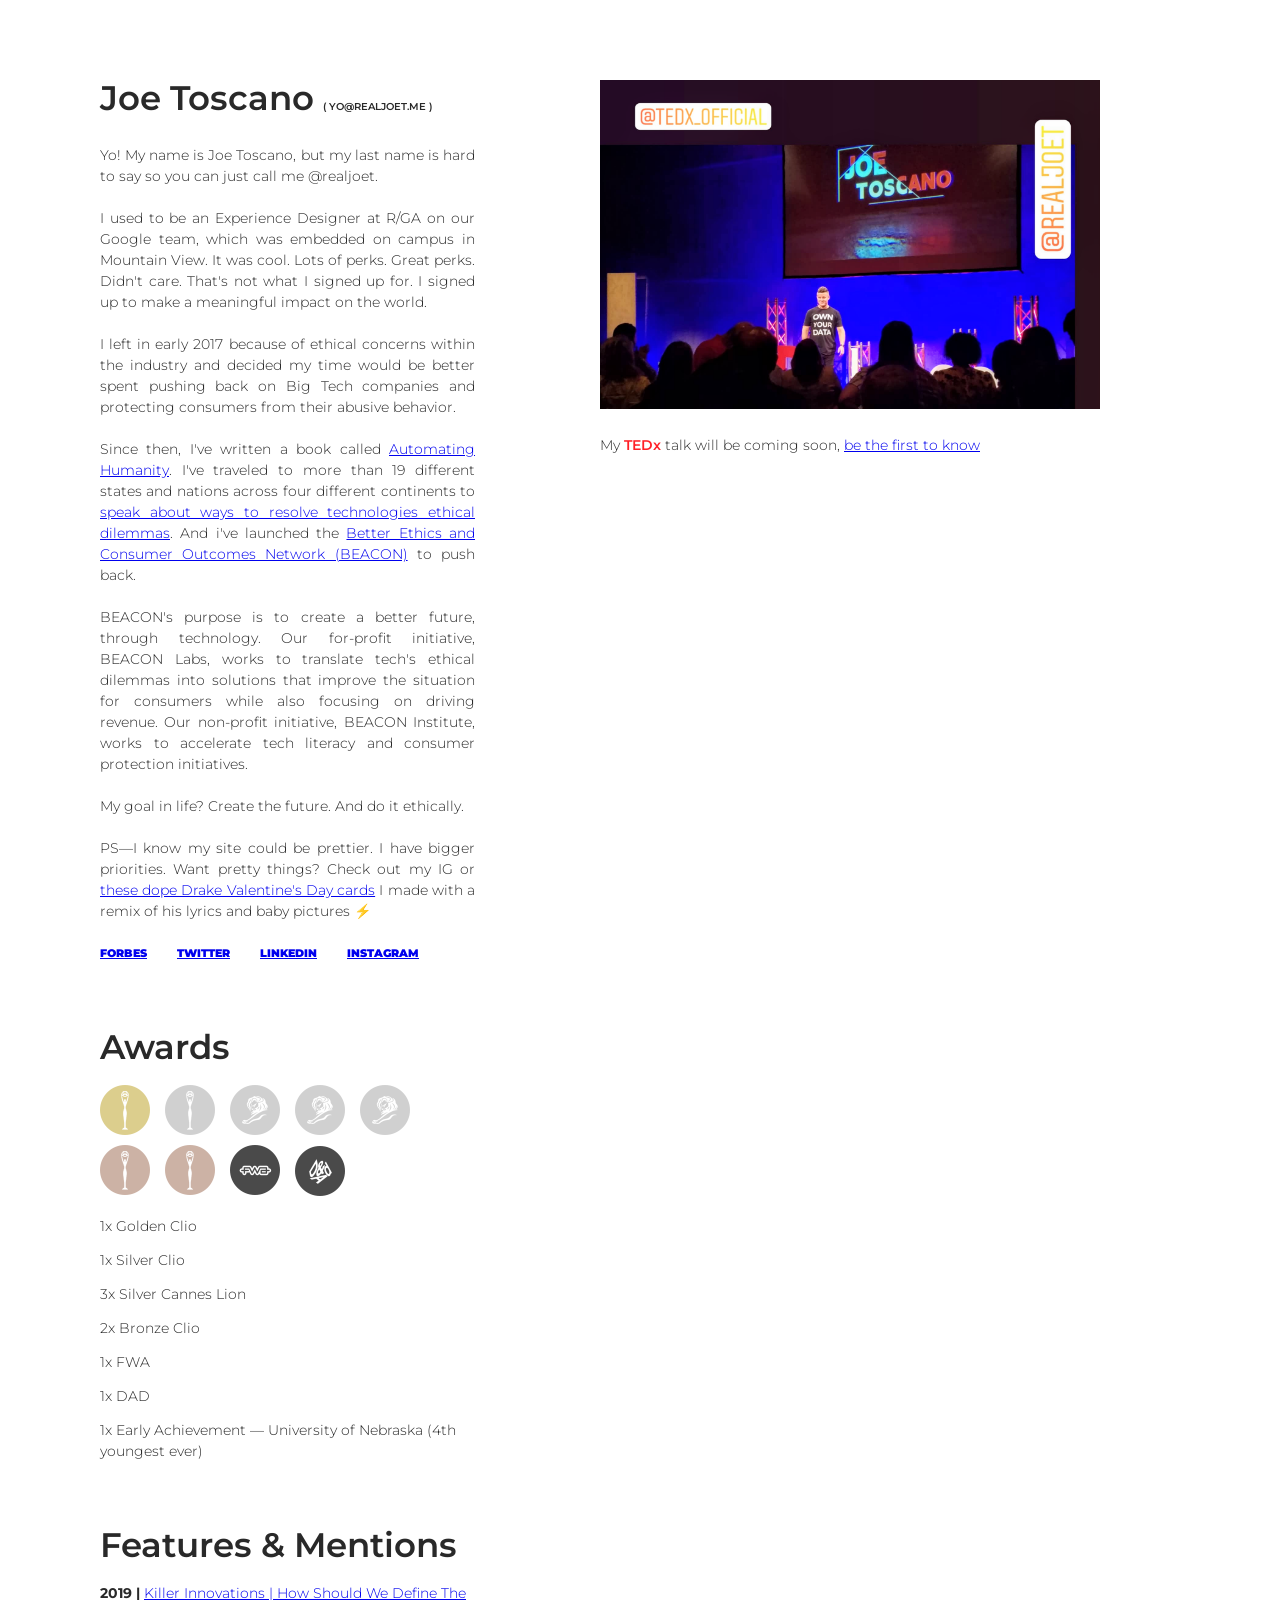
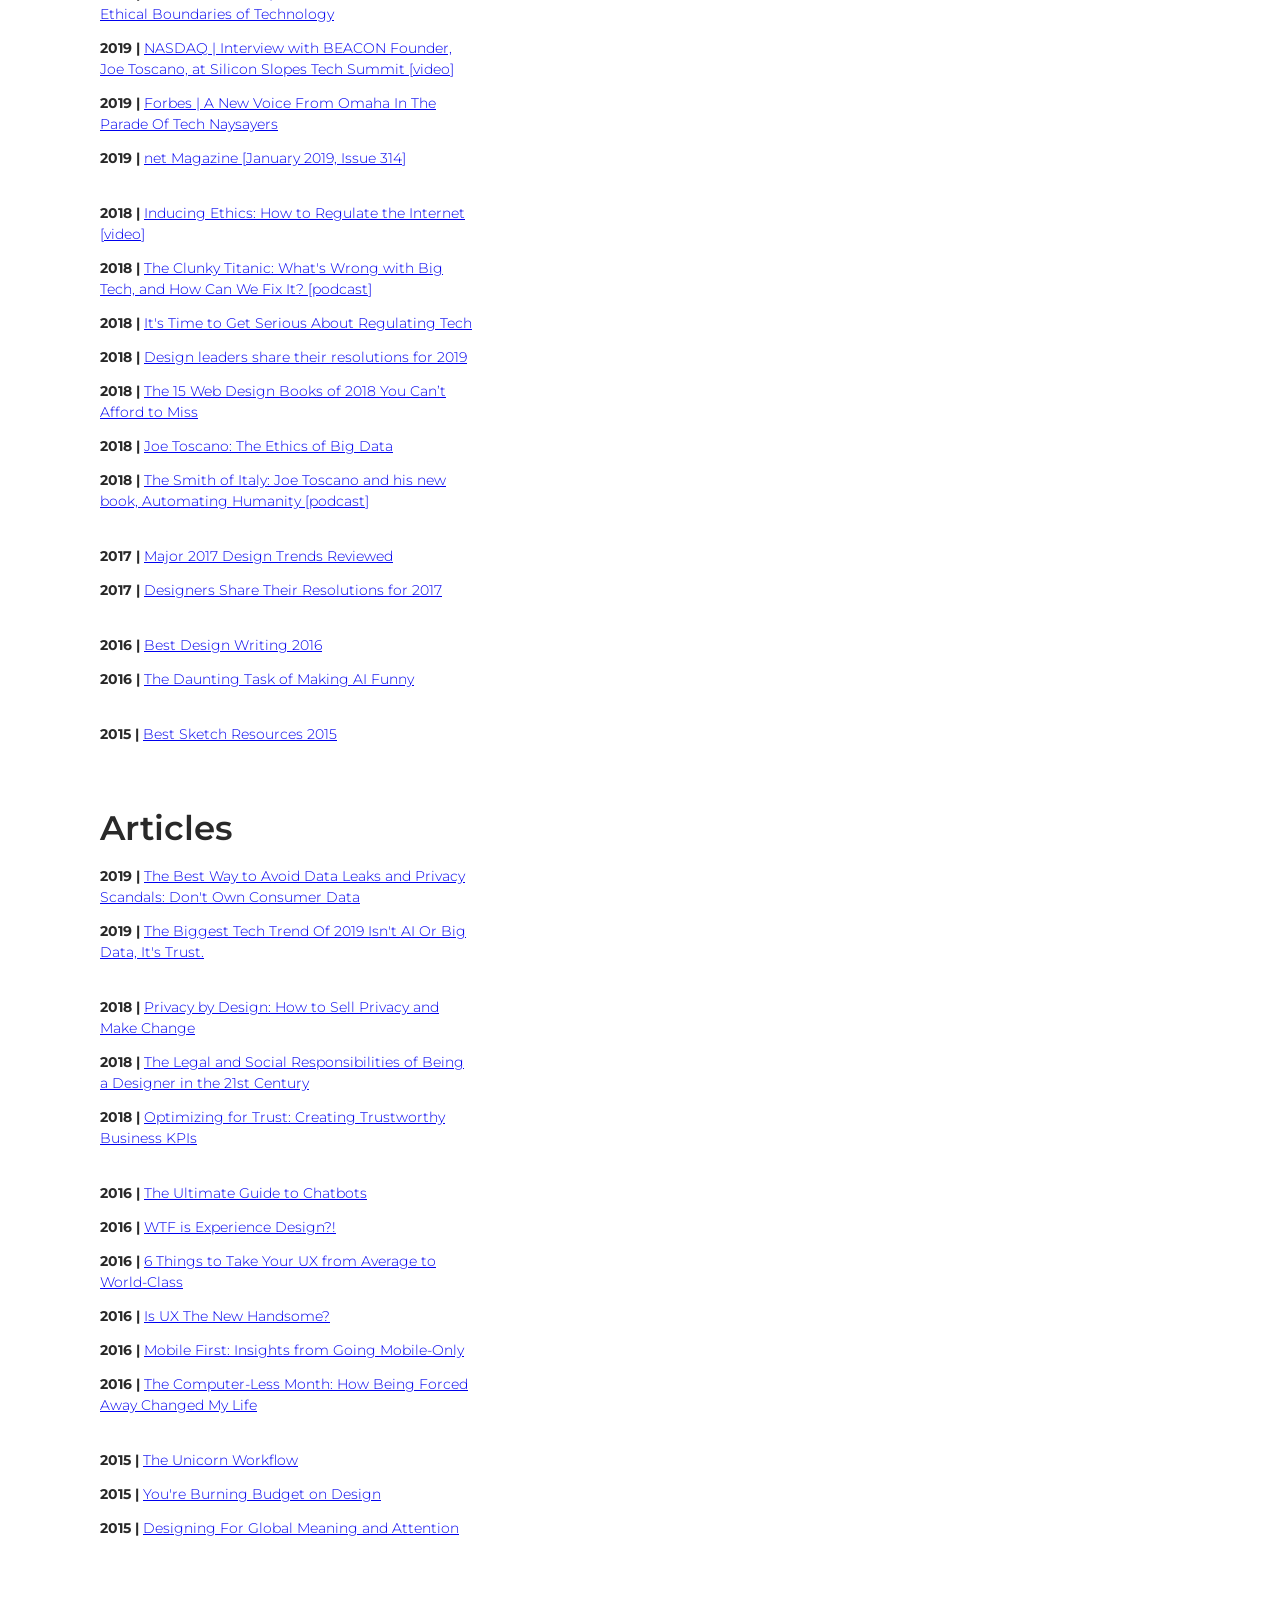
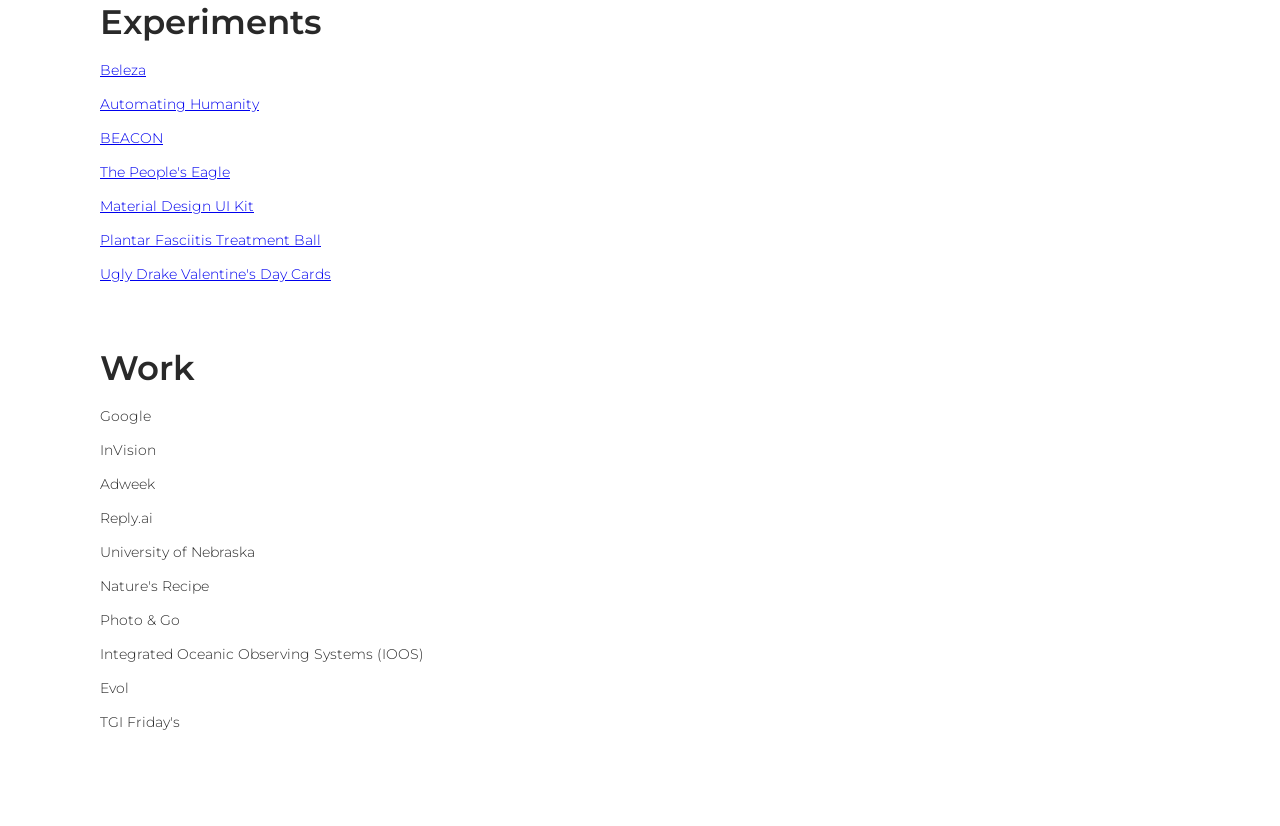
==== index.html @ fb7b4f49 "updated with photo, needs to go mobile" ====
<!doctype html>
<!--[if lt IE 7]>      <html class="no-js lt-ie9 lt-ie8 lt-ie7" lang=""> <![endif]-->
<!--[if IE 7]>         <html class="no-js lt-ie9 lt-ie8" lang=""> <![endif]-->
<!--[if IE 8]>         <html class="no-js lt-ie9" lang=""> <![endif]-->
<!--[if gt IE 8]><!-->
<html class="no-js" lang="">
<!--<![endif]-->
    <head>
        <meta charset="utf-8">
        <meta http-equiv="X-UA-Compatible" content="IE=edge,chrome=1">
        <title>⚡ Joe Toscano | Ethics. Design. Sustainable Innovation.</title>
        <meta name="description" content="Using my position in life to represent and protect the rights of the people who use the products I create.">
        <meta name="viewport" content="width=device-width, initial-scale=1">
        <!-- ADD META IMAGE AT LEAST 600x315 AND FAVICON -->
        <meta property="og:image" content="styles/assets/brain-favicon.png" />
        <!-- Place favicon.ico in the root directory -->
        <link rel="shortcut icon" type="image/png" href="styles/assets/brain-favicon.png"/>

        <!-- <meta property="og:url" content="http://www.designingintelligence.com" /> -->

        <!-- Facebook Share meta tags -->
        <meta property="fb:app_id" content="TODO" />
        <meta property="og:type" content="website" />
        <meta property="og:title" content="Joe Toscano | Ethics. Design. Sustainable Innovation." />
        <meta property="og:description" content="Using my position in life to represent and protect the rights of the people who use the products I create." />
        <!-- Fix og:image content tag :: Image doesn't fit FB share pic size 469px by 276px -->
        <!-- <meta property="og:image" content="http://http://www.designingintelligence.com/styles/assets/the-face--favicon.jpg" /> -->
        <!-- Test Facebook Share results here https://developers.facebook.com/tools/debug/og/object/ -->

        <!-- Twitter meta tags -->
        <meta name="twitter:card" content="summary_large_image">
        <meta name="twitter:site" content="@realjoet">
        <meta name="twitter:creator" content="@realjoet">
        <meta name="twitter:title" content="Joe Toscano | Ethics. Design. Sustainable Innovation.">
        <meta name="twitter:description" content="Using my position in life to represent and protect the rights of the people who use the products I create.">
        <!-- <meta name="twitter:image" content="http://http://www.designingintelligence.com/styles/assets/the-face--favicon.jpg"> -->
        <!-- Test Twitter Card results: https://cards-dev.twitter.com/validator -->


        <link rel="stylesheet" href="styles/normalize.min.css">
        <link rel="stylesheet" href="styles/styles.css">
        <link href="https://fonts.googleapis.com/css?family=Montserrat:300,400,600" rel="stylesheet">


        <script src="js/vendor/modernizr-2.8.3-respond-1.4.2.min.js"></script>
    </head>
    <body>
        <!--[if lt IE 8]>
            <p class="browserupgrade">You are using an <strong>outdated</strong> browser. Please <a href="http://browsehappy.com/">upgrade your browser</a> to improve your experience.</p>
        <![endif]-->

        <!-- Add your site or application content here -->
        <div class="container">
            <div class="hero-image--container">
                <img class="hero-image" src="styles/assets/tedxlnk.png" alt="A picture of Joe when he was cute.">
                <p class="hero-image--description">My <span style="color: #ff2027; font-weight: 600;">TEDx</span> talk will be coming soon, <a href="https://realjoet.us12.list-manage.com/subscribe?u=c97cc3bd0015d447d4d930f4c&id=46cd29d012" target="blank">be the first to know</a></p>
            </div>
            <section class="personal-info row">
                <h2 class="section-title">Joe Toscano <span class="social-link" id="email">( yo@realjoet.me )</span></h2>
                <div class="row">
                    <p class="section-description">
                        Yo! My name is Joe Toscano, but my last name is hard to say so you can just call me @realjoet.
                        <br />
                        <br />
                        I used to be an Experience Designer at R/GA on our Google team, which was embedded on campus in Mountain View. It was cool. Lots of perks. Great perks. Didn't care. That's not what I signed up for. I signed up to make a meaningful impact on the world.
                        <br />
                        <br />
                        I left in early 2017 because of ethical concerns within the industry and decided my time would be better spent pushing back on Big Tech companies and protecting consumers from their abusive behavior.
                        <br />
                        <br />
                        Since then, I've written a book called <a href="http://bit.ly/automatingHumanity" target="blank">Automating Humanity</a>. I've traveled to more than 19 different states and nations across four different continents to <a href="https://vimeo.com/295413413?ref=em-share" target="blank">speak about ways to resolve technologies ethical dilemmas</a>. And i've launched the <a href="https://www.beacontrustnetwork.com" target="blank">Better Ethics and Consumer Outcomes Network (BEACON)</a> to push back.
                        <br>
                        <br>
                        BEACON's purpose is to create a better future, through technology. Our for-profit initiative, BEACON Labs, works to translate tech's ethical dilemmas into solutions that improve the situation for consumers while also focusing on driving revenue. Our non-profit initiative, BEACON Institute, works to accelerate tech literacy and consumer protection initiatives.
                        <br />
                        <br />
                        My goal in life? Create the future. And do it ethically.
                        <br />
                        <br />
                        PS—I know my site could be prettier. I have bigger priorities. Want pretty things? Check out my IG or <a href="https://drake-loves-us.herokuapp.com/" target="blank">these dope Drake Valentine's Day cards</a> I made with a remix of his lyrics and baby pictures ⚡️
                    </p>
                </div>
                <ul class="row section-list" id="social-links">
                    <li class="list-item-name"><a class="social-link" href="https://www.forbes.com/sites/joetoscano/#55efc517610f" target="blank">Forbes</a></li>
                    <li class="list-item-name"><a class="social-link" href="https://twitter.com/realjoet" target="blank">Twitter</a></li>
                    <li class="list-item-name"><a class="social-link" href="https://www.linkedin.com/in/joe-toscano-30688b61/" target="blank">LinkedIn</a></li>
                    <li class="list-item-name"><a class="social-link" href="https://www.instagram.com/realjoet/" target="blank">Instagram</a></li>
                </ul>
            </section>
            <section class="awards row">
                <h2 class="section-title">Awards</h2>
                <div class="row awards-image">
                    <img src="styles/assets/awards.png" alt="Image of Joe's Awards">
                </div>
                <ul class="section-list" id="social-links">
                    <li class="list-item-name">1x Golden Clio</li>
                    <li class="list-item-name">1x Silver Clio</li>
                    <li class="list-item-name">3x Silver Cannes Lion</li>
                    <li class="list-item-name">2x Bronze Clio</li>
                    <li class="list-item-name">1x FWA</li>
                    <li class="list-item-name">1x DAD</li>
                    <li class="list-item-name">1x Early Achievement — University of Nebraska (4th youngest ever)</li>
                </ul>
            </section>
            <section class="mentions row">
                <h2 class="section-title">Features & Mentions</h2>
                <ul class="section-list" id="social-links">
                    <li class="list-item-name"><strong>2019 | </strong><a href="https://killerinnovations.com/the-ethical-boundaries-of-technology/" target="blank">Killer Innovations | How Should We Define The Ethical Boundaries of Technology</a></li>
                    <li class="list-item-name"><strong>2019 | </strong><a href="https://www.nasdaq.com/article/silicon-slopes-joe-toscano-founder-of-design-good-cm1091318" target="blank">NASDAQ | Interview with BEACON Founder, Joe Toscano, at Silicon Slopes Tech Summit [video]</a></li>
                    <li class="list-item-name"><strong>2019 | </strong><a href="https://www.forbes.com/sites/berlinschoolofcreativeleadership/2019/01/30/a-new-voice-from-omaha-in-the-parade-of-tech-naysayers/#5a36771f3515" target="blank">Forbes | A New Voice From Omaha In The Parade Of Tech Naysayers</a></li>
                    <li class="list-item-name"><strong>2019 | </strong><a href="https://www.myfavouritemagazines.co.uk/design/net-magazine-back-issues/net-january-2019-issue-314/" target="blank">net Magazine [January 2019, Issue 314]</a></li>
                    <br />
                    <li class="list-item-name"><strong>2018 | </strong><a href="https://vimeo.com/295413413" target="blank">Inducing Ethics: How to Regulate the Internet [video]</a></li>
                    <li class="list-item-name"><strong>2018 | </strong><a href="https://www.lastpodcastnetwork.com/blog/2018/11/15/episode-418-clunky-titanic?fbclid=IwAR34YLhrwQCSD-XX3JwirVRC3SDkgOQsx-YVHOvMpiZoc7zSB3UDdhUx_PQ" target="blank">The Clunky Titanic: What's Wrong with Big Tech, and How Can We Fix It? [podcast]</a></li>
                    <li class="list-item-name"><strong>2018 | </strong><a href="https://medium.com/s/story/its-time-to-get-serious-about-regulating-tech-37141a050192" target="blank">It's Time to Get Serious About Regulating Tech</a></li>
                    <li class="list-item-name"><strong>2018 | </strong><a href="https://www.invisionapp.com/inside-design/design-resolutions-2019/" target="blank">Design leaders share their resolutions for 2019</a></li>
                    <li class="list-item-name"><strong>2018 | </strong><a href="https://www.shopify.com/partners/blog/web-design-books-2018?fbclid=IwAR3td9Cv-SuhUryoJrPmik-qD6uexrurRTqENZ96zE2l9z-E50qpEmUk7Es" target="blank">The 15 Web Design Books of 2018 You Can’t Afford to Miss</a></li>
                    <li class="list-item-name"><strong>2018 | </strong><a href="https://www.designbetter.co/conversations/joe-toscano/" target="blank">Joe Toscano: The Ethics of Big Data</a></li>
                    <li class="list-item-name"><strong>2018 | </strong><a href="https://www.sprintuxpodcast.com/episodes2/2018/095-the-smith-of-italy" target="blank">The Smith of Italy: Joe Toscano and his new book, Automating Humanity [podcast]</a></li>
                    <br />
                    <li class="list-item-name"><strong>2017 | </strong><a href="https://www.shopify.com/partners/blog/2017-web-design-trends" target="blank">Major 2017 Design Trends Reviewed</a></li>
                    <li class="list-item-name"><strong>2017 | </strong><a href="https://www.invisionapp.com/blog/designers-new-year-resolutions/" target="blank">Designers Share Their Resolutions for 2017</a></li>
                    <br />
                    <li class="list-item-name"><strong>2016 | </strong><a href="https://medium.com/swlh/mediums-best-design-writing-of-2016-68de5ed2b7d9" target="blank">Best Design Writing 2016</a></li>
                    <li class="list-item-name"><strong>2016 | </strong><a href="https://www.fastcodesign.com/3065970/the-daunting-task-of-making-ai-funny" target="blank">The Daunting Task of Making AI Funny</a></li>
                    <br />
                    <li class="list-item-name"><strong>2015 | </strong><a href="https://medium.com/sketch-app-sources/sketch-design-tool-best-of-skechappsources-com-for-your-mobile-app-design-8444cfdfe7a3#.rtw1e4h69" target="blank">Best Sketch Resources 2015</a></li>
                </ul>
            </section>
            <section class="articles row">
                <h2 class="section-title">Articles</h2>
                <ul class="section-list" id="social-links">
                    <li class="list-item-name"><strong>2019 | </strong><a href="https://www.forbes.com/sites/joetoscano1/2019/04/24/the-best-way-to-avoid-data-leaks-and-privacy-scandals-dont-own-consumer-data/#c2efb5625643" target="blank">The Best Way to Avoid Data Leaks and Privacy Scandals: Don't Own Consumer Data</a></li>
                    <li class="list-item-name"><strong>2019 | </strong><a href="https://www.forbes.com/sites/joetoscano1/2019/02/27/optimizing-for-trust/#e9f7bbeb011d" target="blank">The Biggest Tech Trend Of 2019 Isn't AI Or Big Data, It's Trust.</a></li>
                    <br />
                    <li class="list-item-name"><strong>2018 | </strong><a href="https://www.smashingmagazine.com/2018/09/privacy-by-design/" target="blank">Privacy by Design: How to Sell Privacy and Make Change</a></li>
                    <li class="list-item-name"><strong>2018 | </strong><a href="https://www.invisionapp.com/blog/responsibilities-designer/" target="blank">The Legal and Social Responsibilities of Being a Designer in the 21st Century</a></li>
                    <li class="list-item-name"><strong>2018 | </strong><a href="https://www.adweek.com/agencies/working-fervently-toward-the-bottom-line-is-isolating-consumers-its-time-to-start-regaining-their-trust/" target="blank">Optimizing for Trust: Creating Trustworthy Business KPIs</a></li>
                    <br />
                    <li class="list-item-name"><strong>2016 | </strong><a href="https://medium.muz.li/the-ultimate-guide-to-chatbots-why-theyre-disrupting-ux-and-best-practices-for-building-345e2150b682" target="blank">The Ultimate Guide to Chatbots</a></li>
                    <li class="list-item-name"><strong>2016 | </strong><a href="https://uxdesign.cc/wtf-is-experience-design-7888d6edf44a" target="blank">WTF is Experience Design?!</a></li>
                    <li class="list-item-name"><strong>2016 | </strong><a href="https://medium.com/re-write/6-things-that-take-your-ux-from-above-average-to-world-class-a5b23c791b96" target="blank">6 Things to Take Your UX from Average to World-Class</a></li>
                    <li class="list-item-name"><strong>2016 | </strong><a href="https://uxdesign.cc/is-ux-the-new-handsome-a8258a37c471" target="blank">Is UX The New Handsome?</a></li>
                    <li class="list-item-name"><strong>2016 | </strong><a href="https://medium.com/the-mission/mobile-first-design-insights-from-a-month-without-a-computer-c18e7ada25d" target="blank">Mobile First: Insights from Going Mobile-Only</a></li>
                    <li class="list-item-name"><strong>2016 | </strong><a href="https://medium.com/the-mission/the-computer-less-month-how-being-forced-away-changed-my-design-b08852602acd" target="blank">The Computer-Less Month: How Being Forced Away Changed My Life</a></li>
                    <br />
                    <li class="list-item-name"><strong>2015 | </strong><a href="https://medium.com/re-write/the-unicorn-workflow-design-to-code-with-atomic-design-principles-and-sketch-8b0fe7d05a37" target="blank">The Unicorn Workflow</a></li>
                    <li class="list-item-name"><strong>2015 | </strong><a href="https://medium.com/re-write/you-re-burning-budget-on-design-an-argument-for-modular-design-7dd3f74b4c02" target="blank">You're Burning Budget on Design</a></li>
                    <li class="list-item-name"><strong>2015 | </strong><a href="https://medium.com/re-write/how-to-design-for-global-meaning-and-attention-92f157b9e766" target="blank">Designing For Global Meaning and Attention</a></li>
                </ul>
            </section>
            <section class="experiments row">
                <h2 class="section-title">Experiments</h2>
                <ul class="section-list" id="social-links">
                    <li class="list-item-name"><a href="https://www.instagram.com/p/BxWNfctJ5bf/" target="blank">Beleza</a></li>
                    <li class="list-item-name"><a href="http://bit.ly/automatingHumanity" target="blank">Automating Humanity</a></li>
                    <li class="list-item-name"><a href="http://www.designgood.tech/" target="blank">BEACON</a></li>
                    <li class="list-item-name"><a href="https://www.messenger.com/t/thepeopleseagle" target="blank">The People's Eagle</a></li>
                    <li class="list-item-name"><a href="https://www.sketchappsources.com/free-source/1661-material-design-ui-kit-boilerplate-sketch-freebie-resource.html" target="blank">Material Design UI Kit</a></li>
                    <li class="list-item-name"><a href="https://medium.com/re-write/3d-printing-will-cause-an-industrial-revolution-8494c571ba75" target="blank">Plantar Fasciitis Treatment Ball</a></li>
                    <li class="list-item-name"><a href="https://drake-loves-us.herokuapp.com/" target="blank">Ugly Drake Valentine's Day Cards</a></li>
                </ul>
            </section>
            <section class="work row">
                <h2 class="section-title">Work</h2>
                <ul class="section-list" id="social-links">
                    <li class="list-item-name">Google</li>
                    <li class="list-item-name">InVision</li>
                    <li class="list-item-name">Adweek</li>
                    <li class="list-item-name">Reply.ai</li>
                    <li class="list-item-name">University of Nebraska</li>
                    <li class="list-item-name">Nature's Recipe</li>
                    <li class="list-item-name">Photo & Go</li>
                    <li class="list-item-name">Integrated Oceanic Observing Systems (IOOS)</li>
                    <li class="list-item-name">Evol</li>
                    <li class="list-item-name">TGI Friday's</li>
                </ul>
            </section>
        </div>
    </body>
</html>
---- styles/styles.css ----
/*
Make sure you import files in order (from top to bottom), based on what other files will need.

For example, my variables file may need a font I imported, so typography is imported first...
My mixins file probably needs a variable and possibly a font I imported, so my variables and typography files are imported before my mixins file...
My globals file probably needs something from all three of the previously imported files, etc.
*/
/*!
 * Web Fonts from Fontspring.com
 *
 * All OpenType features and all extended glyphs have been removed.
 * Fully installable fonts can be purchased at http://www.fontspring.com
 *
 * The fonts included in this stylesheet are subject to the End User License you purchased
 * from Fontspring. The fonts are protected under domestic and international trademark and
 * copyright law. You are prohibited from modifying, reverse engineering, duplicating, or
 * distributing this font software.
 *
 * (c) 2010-2017 Fontspring
 *
 *
 *
 *
 * The fonts included are copyrighted by the vendor listed below.
 *
 * Vendor:      Paulo Goode
 * License URL: https://www.fontspring.com/licenses/paulogoode/webfont
 *
 *
 */
@font-face {
  font-family: 'noe-display';
  src: url("assets/noe-display-bold.eot") format("eot"), url("assets/noe-display-bold.woff") format("woff"), url("assets/noe-display-bold.otf") format("otf");
  font-weight: normal;
  font-style: normal; }
/* http://meyerweb.com/eric/tools/css/reset/
   v2.0 | 20110126
   License: none (public domain)
*/
html, body, div, span, applet, object, iframe,
h1, h2, h3, h4, h5, h6, p, blockquote, pre,
a, abbr, acronym, address, big, cite, code,
del, dfn, em, img, ins, kbd, q, s, samp,
small, strike, strong, sub, sup, tt, var,
b, u, i, center,
dl, dt, dd, ol, ul, li,
fieldset, form, label, legend,
table, caption, tbody, tfoot, thead, tr, th, td,
article, aside, canvas, details, embed,
figure, figcaption, footer, header, hgroup,
menu, nav, output, ruby, section, summary,
time, mark, audio, video {
  margin: 0;
  padding: 0;
  border: 0;
  vertical-align: baseline;
  /* Set to border-box to keep consistentcy across width/positioning adjustments */
  -webkit-box-sizing: border-box;
  -moz-box-sizing: border-box;
  -o-box-sizing: border-box;
  box-sizing: border-box; }

/* HTML5 display-role reset for older browsers */
article, aside, details, figcaption, figure,
footer, header, hgroup, menu, nav, section {
  display: flex;
  flex-flow: row wrap; }

body {
  /* Set to 62.5% so that 1rem = 10pt font */
  font-size: 14px;
  font-weight: 300;
  line-height: 21px;
  font: inherent; }

ol, ul {
  list-style: none; }

blockquote, q {
  quotes: none; }

blockquote:before, blockquote:after,
q:before, q:after {
  content: '';
  content: none; }

table {
  border-collapse: collapse;
  border-spacing: 0; }

a {
  position: relative; }

.clearfix:after {
  content: "";
  display: table;
  clear: both; }

.row {
  display: flex;
  flex-flow: row wrap;
  justify-content: flex-start;
  width: 100%; }

/* Use this to style your elements and build them in your elements.html file. When you're finished building and styling, you should be able to preview what they look and behave like, responsively. After that you can copy/paste the elements where you need them and all that needs to change is their positioning within the containing divs */
.section-title {
  font-weight: 600;
  font-size: 34px;
  line-height: 36px;
  padding: 0 0 20px;
  width: 100%; }

.section-description {
  padding: 0 0 20px;
  text-align: justify;
  width: 375px; }

.section-list {
  width: 375px; }
  .section-list li {
    padding: 0 0 13px; }
  .section-list .social-link {
    font-size: 11px;
    font-weight: 900;
    padding: 0 30px 0 0;
    text-transform: uppercase; }

.container {
  color: #292929;
  display: flex;
  flex-flow: row wrap;
  font-family: "Montserrat", sans-serif;
  padding: 54px 100px; }

section {
  padding: 26px 0;
  width: 100%; }

.hero-image--container {
  position: fixed;
  top: 80px;
  left: 600px; }

.hero-image {
  width: 500px; }

.hero-image--description {
  padding: 20px 0 0; }

.awards-image {
  padding: 0 0 20px; }
  .awards-image img {
    height: 111px;
    width: 310px; }

#email {
  font-family: "Montserrat", sans-serif;
  font-size: 10px;
  margin: 0;
  padding: 0;
  text-transform: uppercase; }

@media (max-width: 786px) {
  /* Use this to style your elements and build them in your elements.html file. When you're finished building and styling, you should be able to preview what they look and behave like, responsively. After that you can copy/paste the elements where you need them and all that needs to change is their positioning within the containing divs */
  .section-title {
    font-size: 21px; }

  .section-list {
    width: 375px; }
    .section-list .social-link {
      padding: 0 15px 0 0; }

  .container {
    padding: 54px 30px; }

  .awards-image img {
    height: 89px;
    width: 248px; } }

/*# sourceMappingURL=styles.css.map */
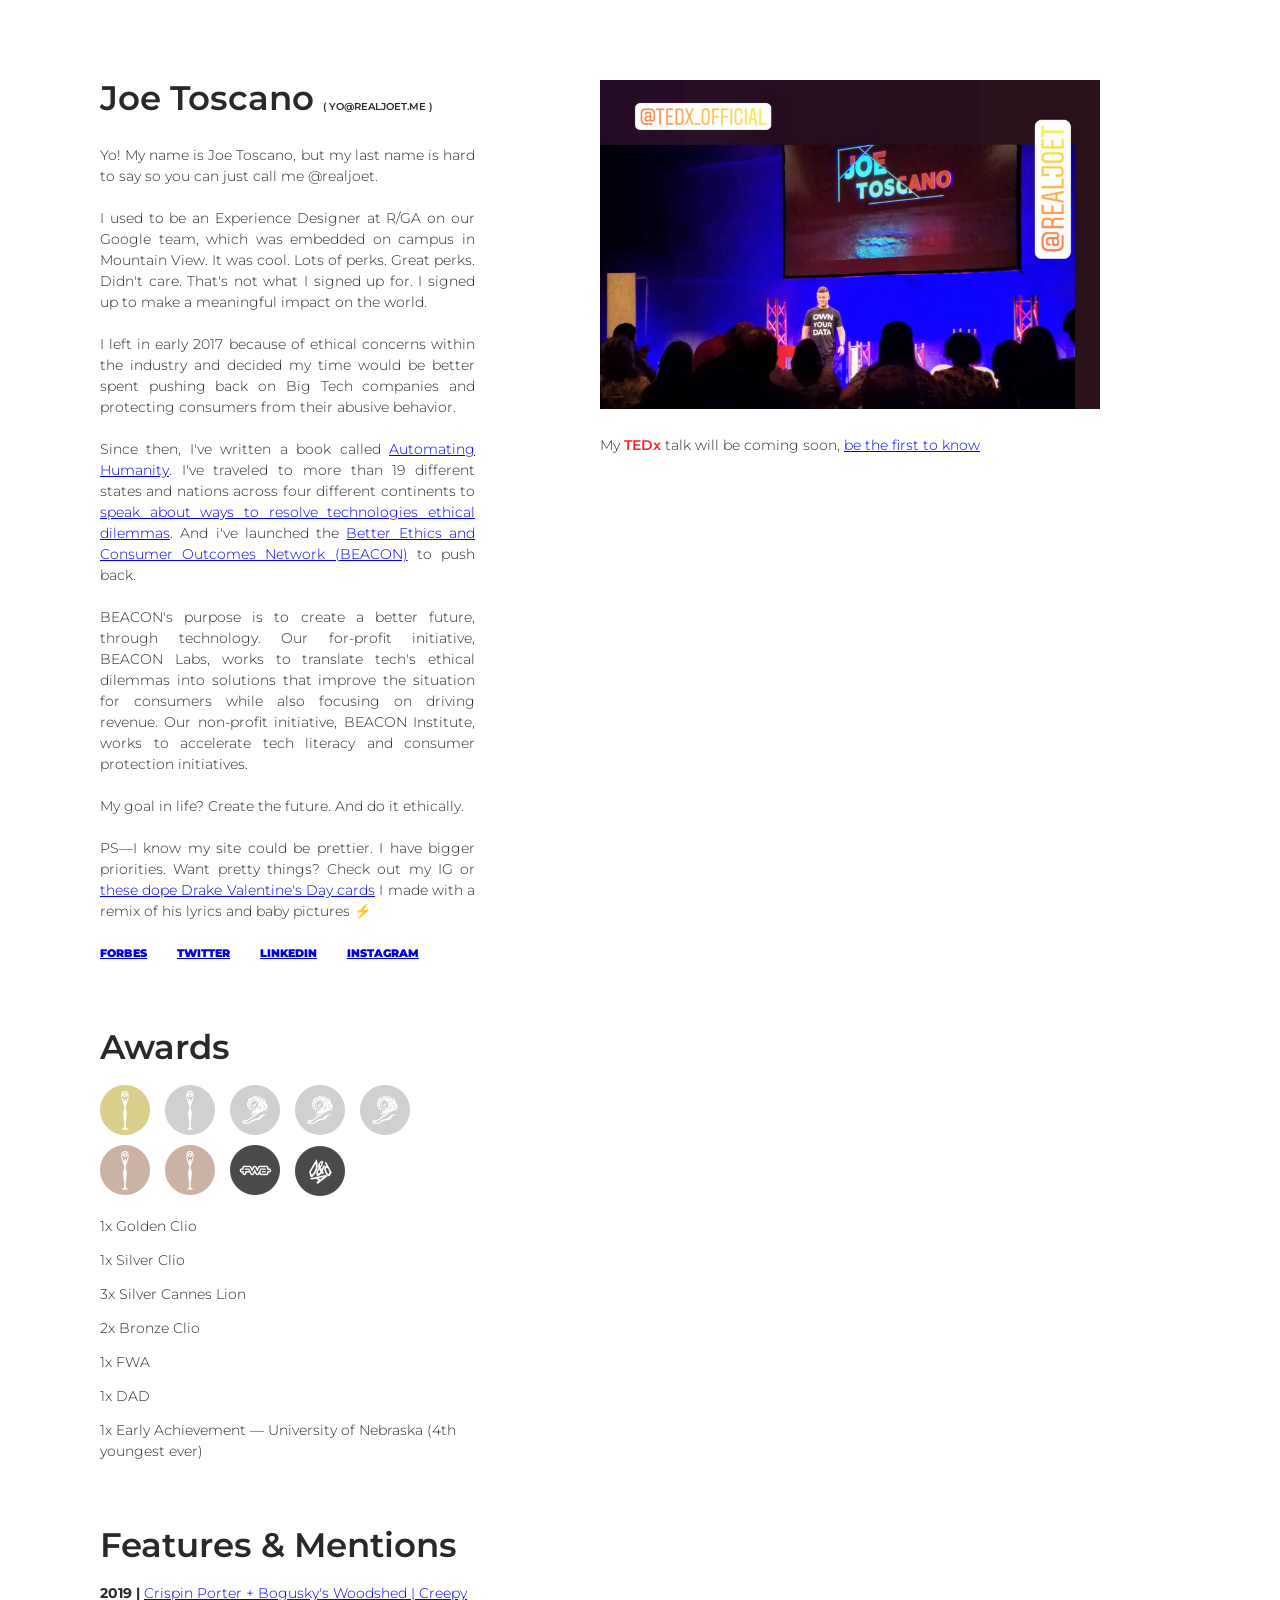
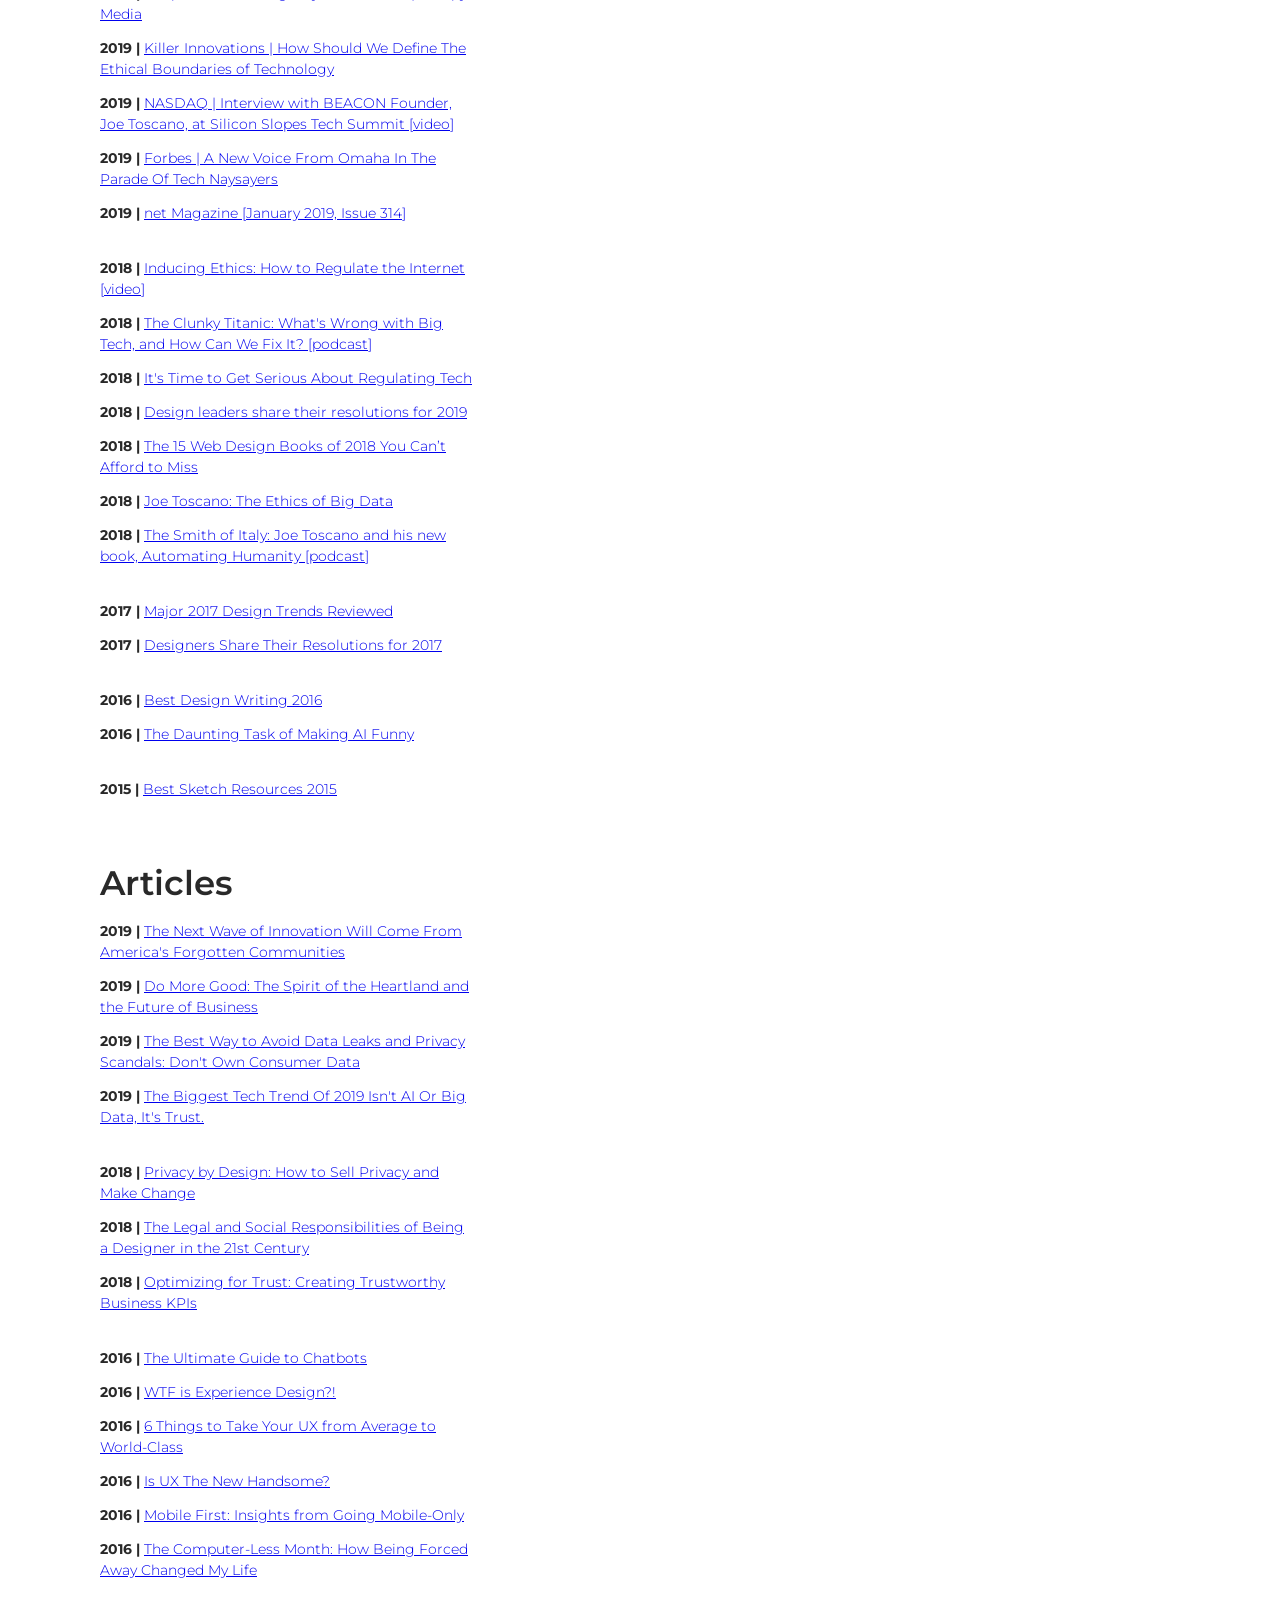
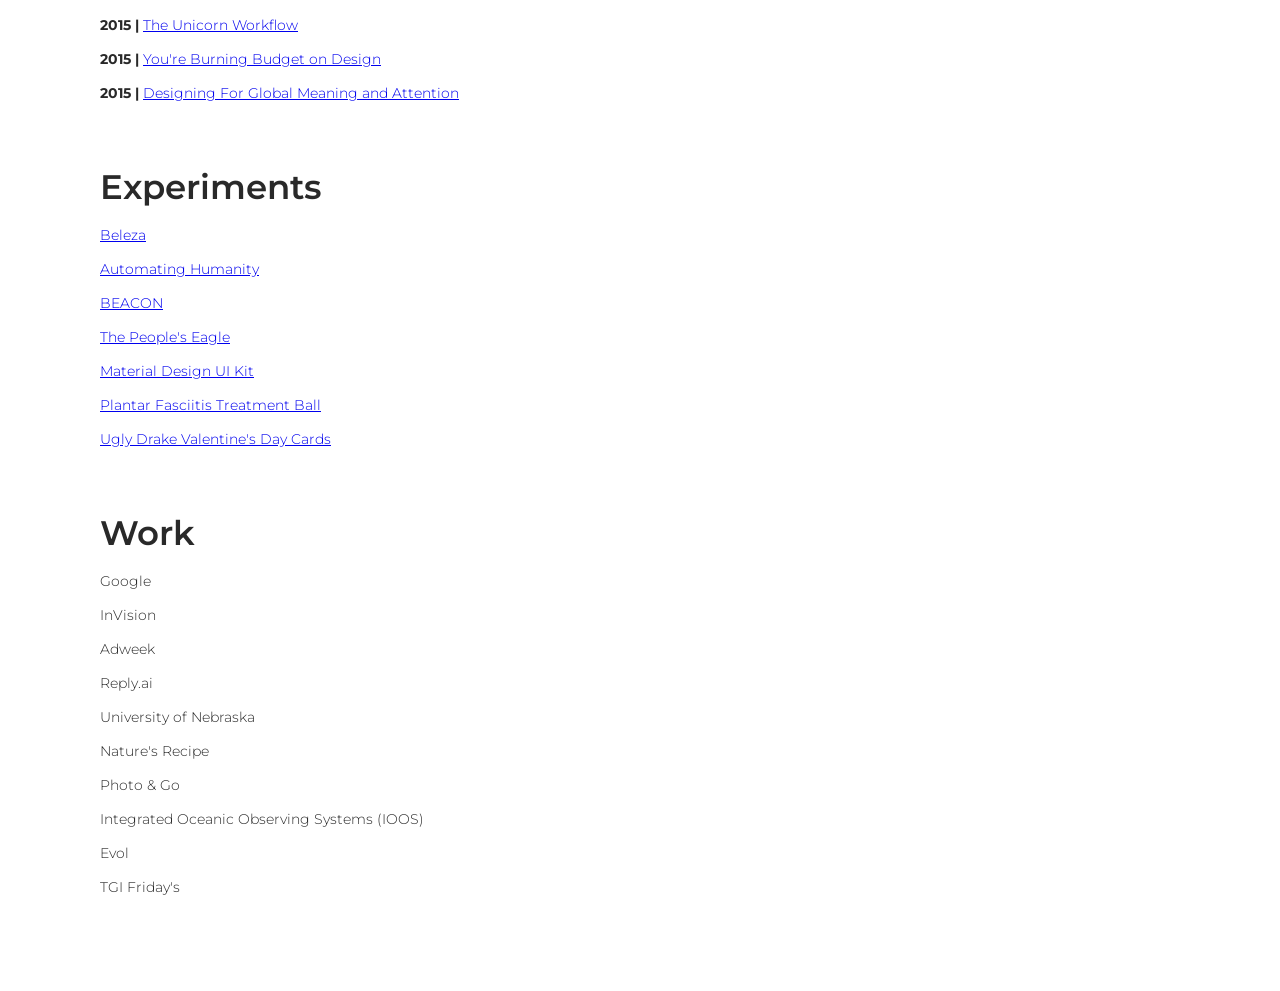
==== commit 07ef7e30: "updated links to content" ====
--- a/index.html
+++ b/index.html
@@ -105,6 +105,7 @@
             <section class="mentions row">
                 <h2 class="section-title">Features & Mentions</h2>
                 <ul class="section-list" id="social-links">
+                    <li class="list-item-name"><strong>2019 | </strong><a href="https://thewoodshedshow.com/#S01E19" target="blank">Crispin Porter + Bogusky's Woodshed | Creepy Media</a></li>
                     <li class="list-item-name"><strong>2019 | </strong><a href="https://killerinnovations.com/the-ethical-boundaries-of-technology/" target="blank">Killer Innovations | How Should We Define The Ethical Boundaries of Technology</a></li>
                     <li class="list-item-name"><strong>2019 | </strong><a href="https://www.nasdaq.com/article/silicon-slopes-joe-toscano-founder-of-design-good-cm1091318" target="blank">NASDAQ | Interview with BEACON Founder, Joe Toscano, at Silicon Slopes Tech Summit [video]</a></li>
                     <li class="list-item-name"><strong>2019 | </strong><a href="https://www.forbes.com/sites/berlinschoolofcreativeleadership/2019/01/30/a-new-voice-from-omaha-in-the-parade-of-tech-naysayers/#5a36771f3515" target="blank">Forbes | A New Voice From Omaha In The Parade Of Tech Naysayers</a></li>
@@ -130,6 +131,8 @@
             <section class="articles row">
                 <h2 class="section-title">Articles</h2>
                 <ul class="section-list" id="social-links">
+                    <li class="list-item-name"><strong>2019 | </strong><a href="https://www.forbes.com/sites/joetoscano1/2019/07/23/the-next-wave-of-innovation-will-come-from-americas-forgotten-communities/?fbclid=IwAR1nx0EkM1w7_H1UDafjtW9wG3p-h1bPbHbACmiVY9Og0xwiUopVzAZ7DWI#62ab2a5a543a" target="blank">The Next Wave of Innovation Will Come From America's Forgotten Communities</a></li>
+                    <li class="list-item-name"><strong>2019 | </strong><a href="https://www.forbes.com/sites/joetoscano1/2019/06/11/do-more-good-the-spirit-of-the-heartland-and-the-future-of-business/#427b379429aa" target="blank">Do More Good: The Spirit of the Heartland and the Future of Business</a></li>
                     <li class="list-item-name"><strong>2019 | </strong><a href="https://www.forbes.com/sites/joetoscano1/2019/04/24/the-best-way-to-avoid-data-leaks-and-privacy-scandals-dont-own-consumer-data/#c2efb5625643" target="blank">The Best Way to Avoid Data Leaks and Privacy Scandals: Don't Own Consumer Data</a></li>
                     <li class="list-item-name"><strong>2019 | </strong><a href="https://www.forbes.com/sites/joetoscano1/2019/02/27/optimizing-for-trust/#e9f7bbeb011d" target="blank">The Biggest Tech Trend Of 2019 Isn't AI Or Big Data, It's Trust.</a></li>
                     <br />
--- a/styles/styles.css
+++ b/styles/styles.css
@@ -175,6 +175,17 @@
 
   .awards-image img {
     height: 89px;
-    width: 248px; } }
+    width: 248px; }
+
+  .hero-image--container {
+    position: inherit;
+    width: 375px; }
+
+  .hero-image {
+    width: 100%; }
+
+  .hero-image--description {
+    font-size: 11px;
+    padding: 8px 0 0; } }
 
 /*# sourceMappingURL=styles.css.map */
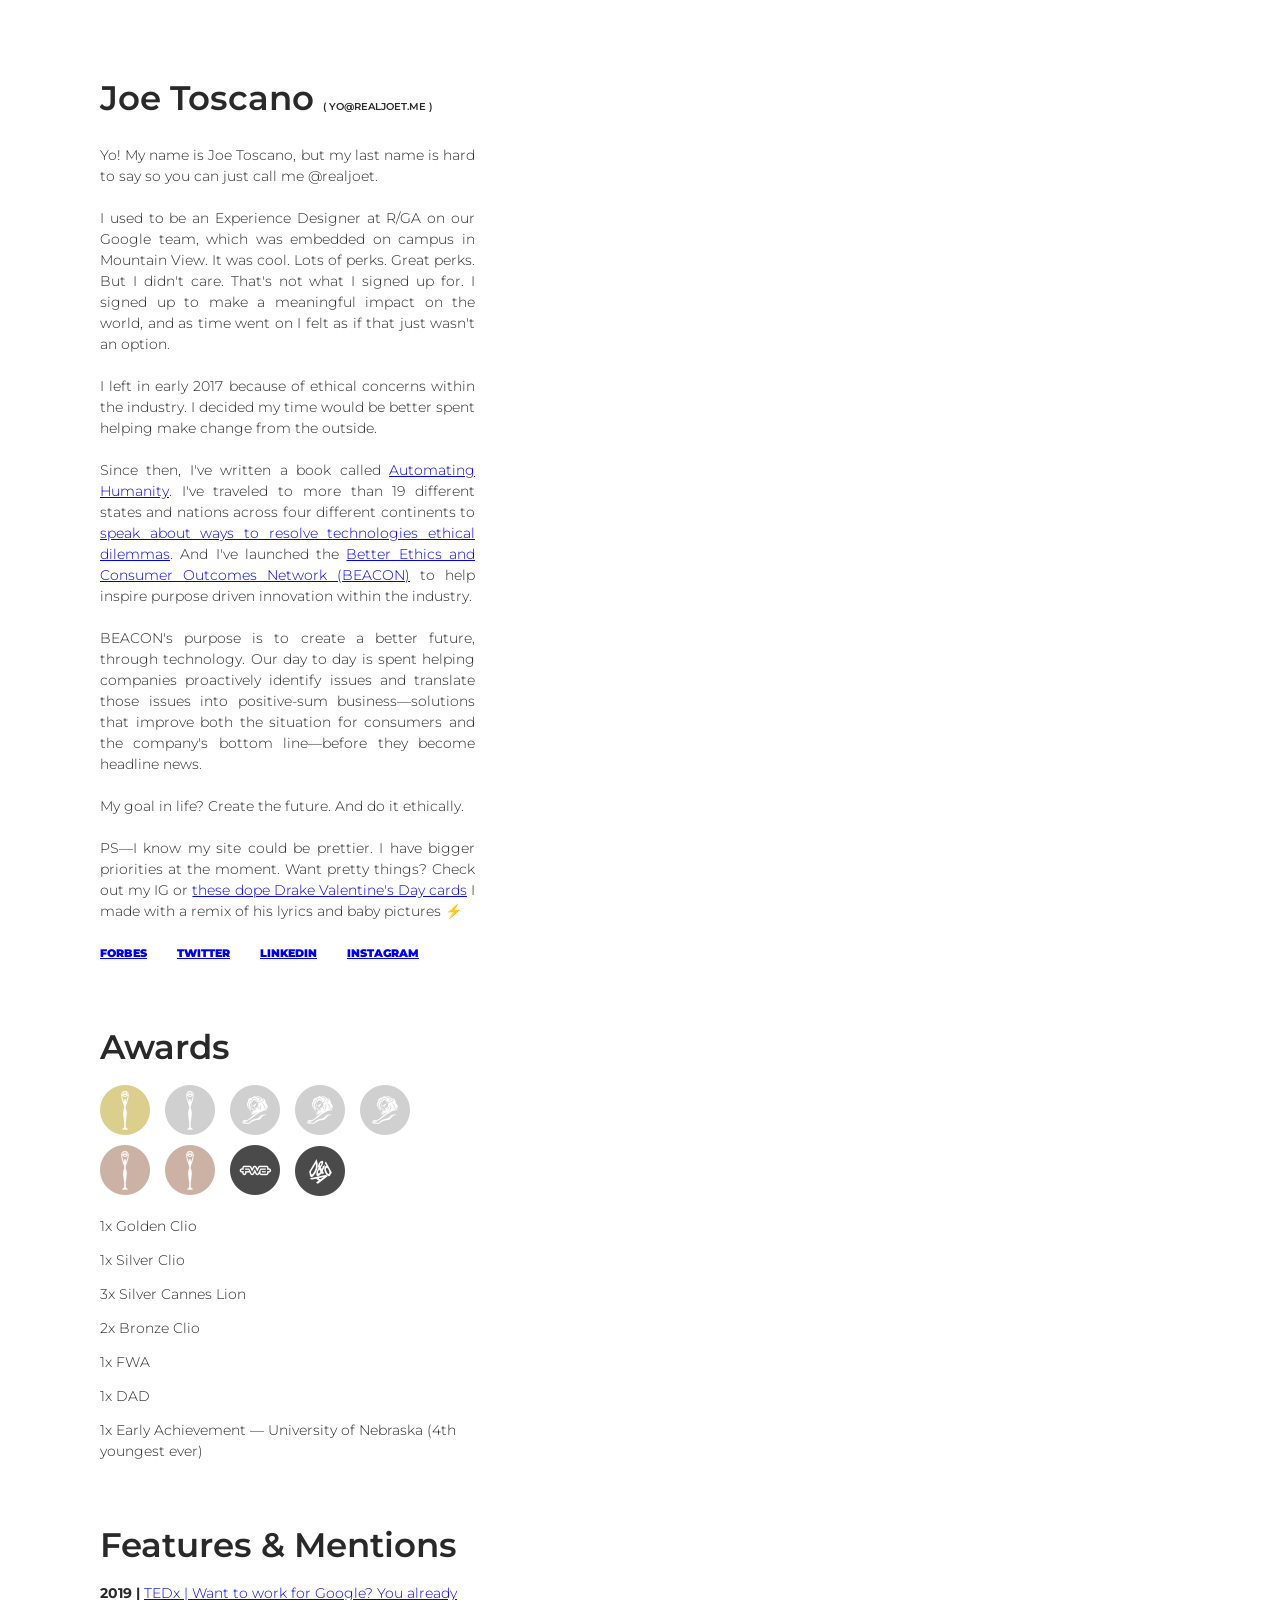
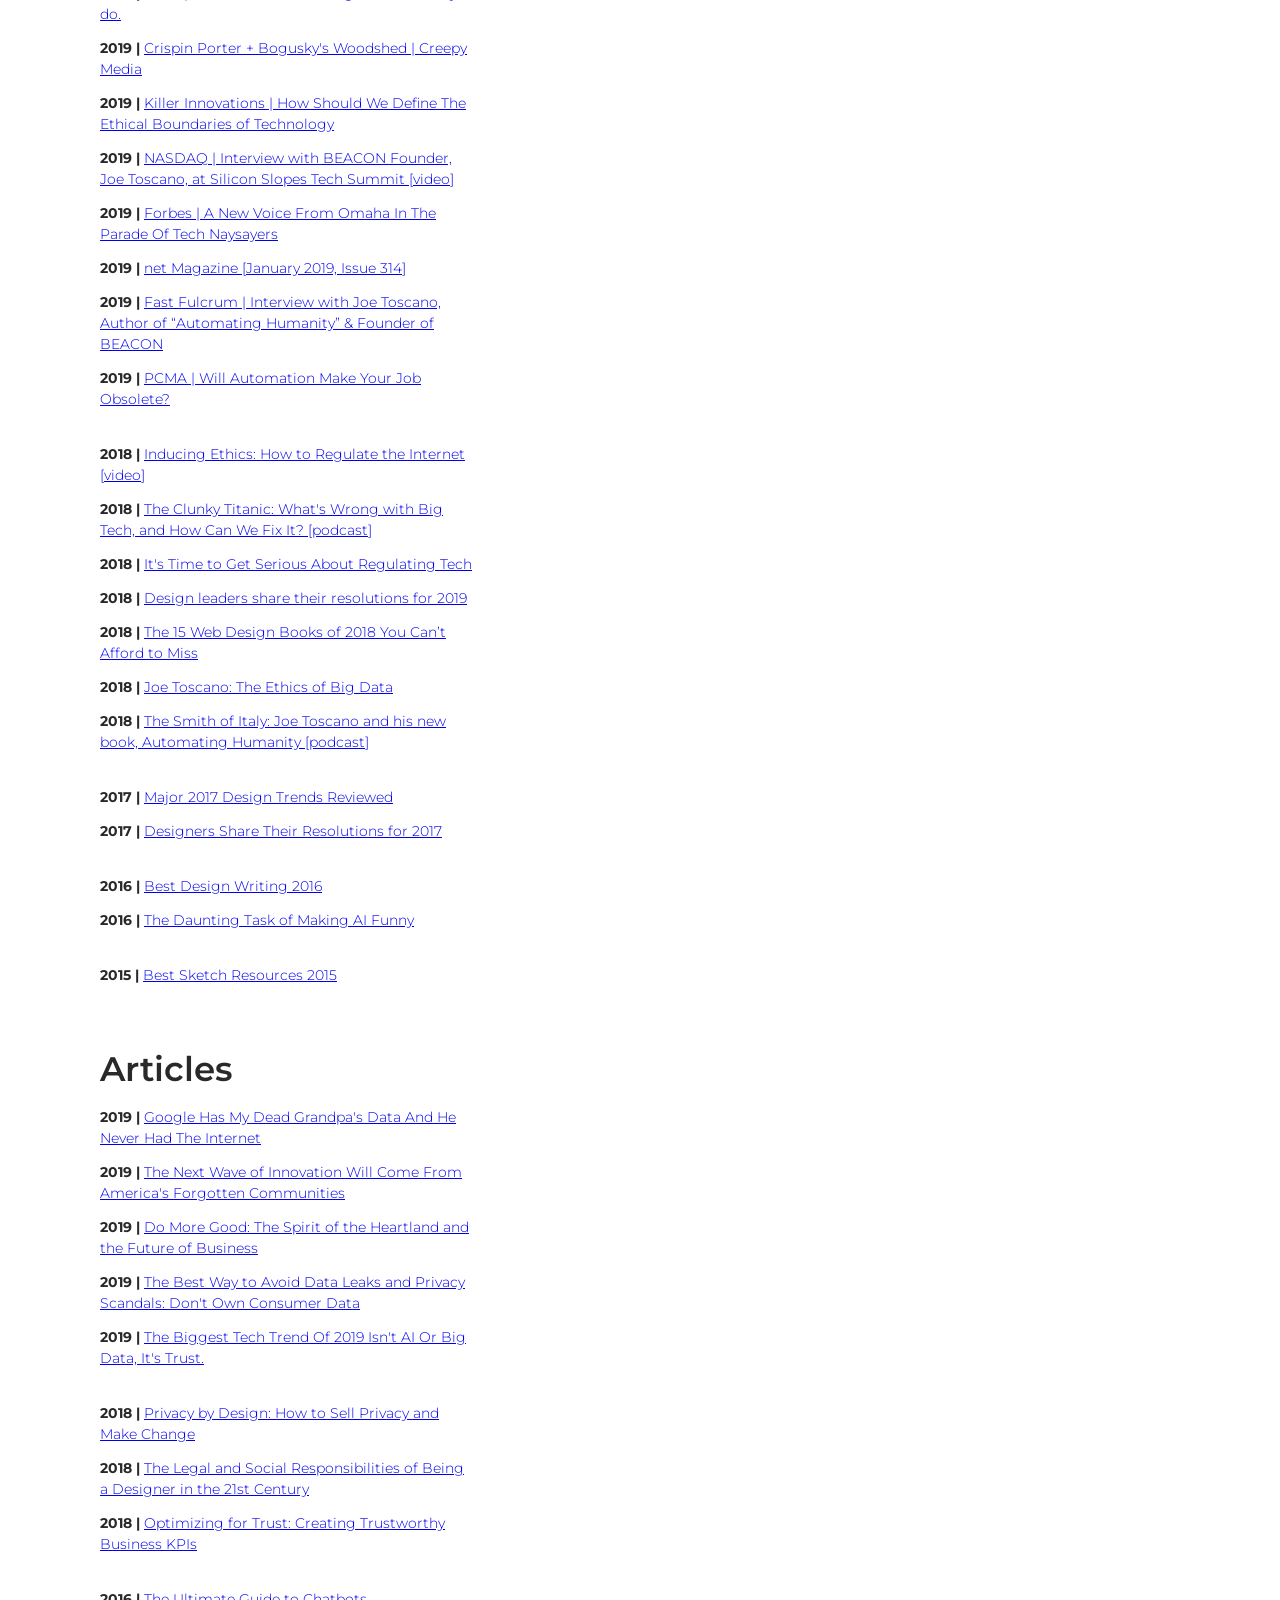
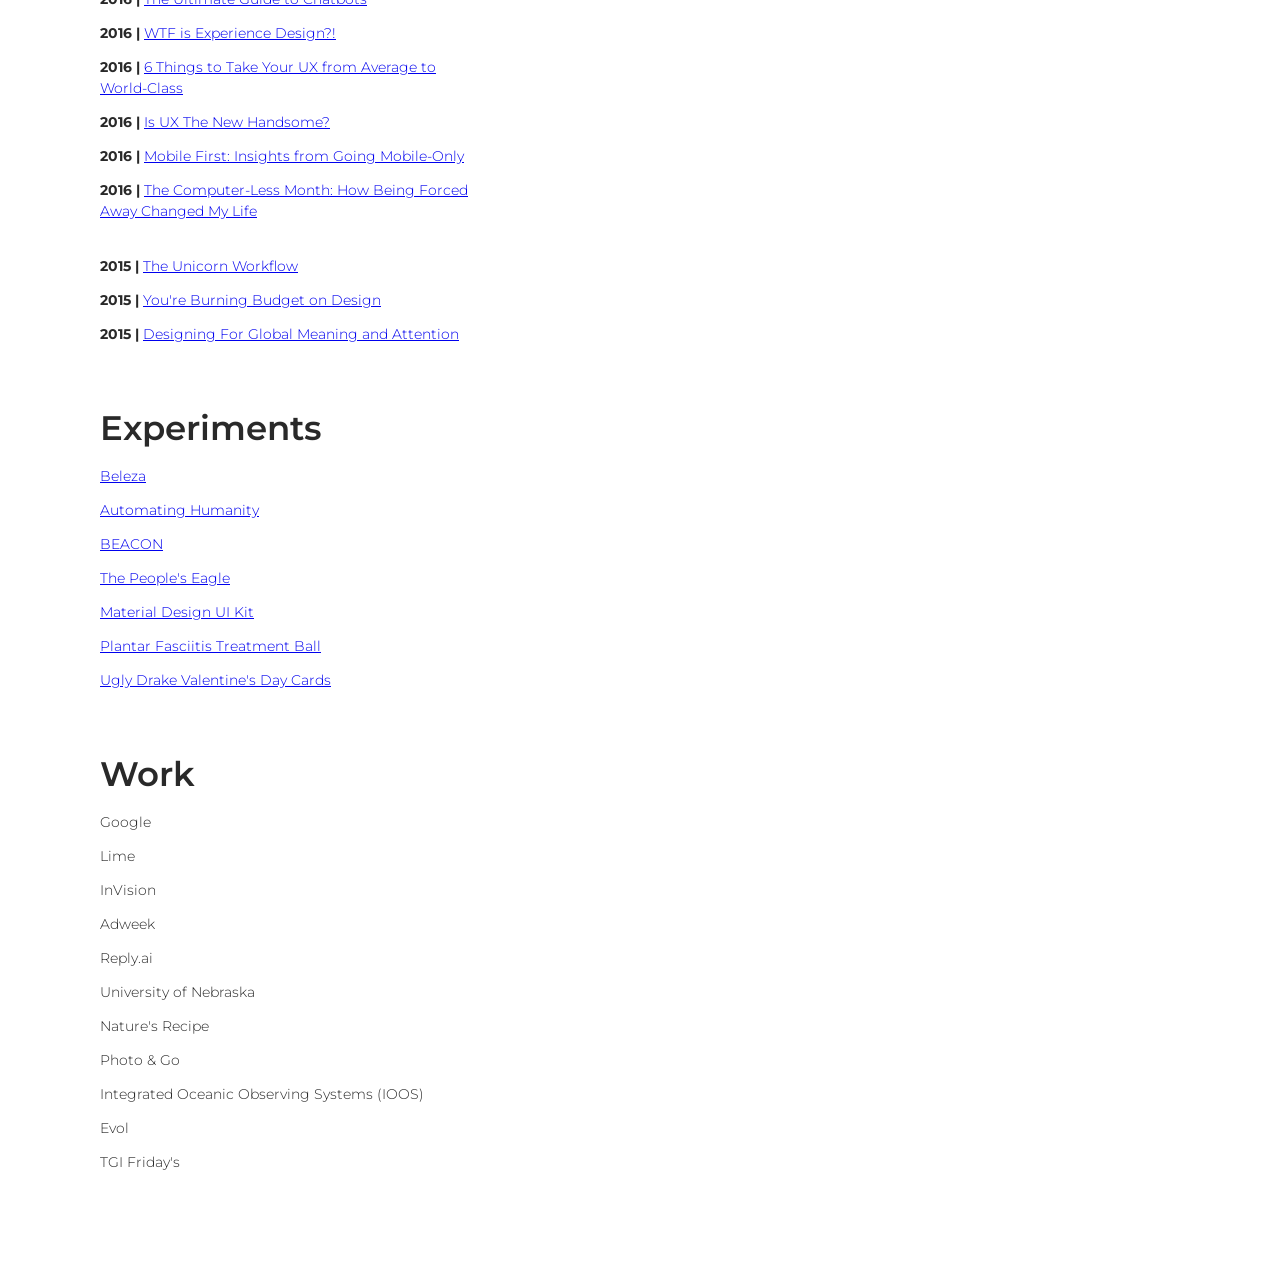
==== commit de12af31: "updated site with TEDx and other content" ====
--- a/index.html
+++ b/index.html
@@ -52,8 +52,9 @@
         <!-- Add your site or application content here -->
         <div class="container">
             <div class="hero-image--container">
-                <img class="hero-image" src="styles/assets/tedxlnk.png" alt="A picture of Joe when he was cute.">
-                <p class="hero-image--description">My <span style="color: #ff2027; font-weight: 600;">TEDx</span> talk will be coming soon, <a href="https://realjoet.us12.list-manage.com/subscribe?u=c97cc3bd0015d447d4d930f4c&id=46cd29d012" target="blank">be the first to know</a></p>
+                <div class="intro-video-container">
+                    <iframe src="https://www.youtube.com/embed/zDboy_RMaXk" frameborder="0" allow="accelerometer; autoplay; encrypted-media; gyroscope; picture-in-picture" allowfullscreen></iframe>
+                </div>
             </div>
             <section class="personal-info row">
                 <h2 class="section-title">Joe Toscano <span class="social-link" id="email">( yo@realjoet.me )</span></h2>
@@ -62,22 +63,22 @@
                         Yo! My name is Joe Toscano, but my last name is hard to say so you can just call me @realjoet.
                         <br />
                         <br />
-                        I used to be an Experience Designer at R/GA on our Google team, which was embedded on campus in Mountain View. It was cool. Lots of perks. Great perks. Didn't care. That's not what I signed up for. I signed up to make a meaningful impact on the world.
+                        I used to be an Experience Designer at R/GA on our Google team, which was embedded on campus in Mountain View. It was cool. Lots of perks. Great perks. But I didn't care. That's not what I signed up for. I signed up to make a meaningful impact on the world, and as time went on I felt as if that just wasn't an option.
                         <br />
                         <br />
-                        I left in early 2017 because of ethical concerns within the industry and decided my time would be better spent pushing back on Big Tech companies and protecting consumers from their abusive behavior.
+                        I left in early 2017 because of ethical concerns within the industry. I decided my time would be better spent helping make change from the outside.
                         <br />
                         <br />
-                        Since then, I've written a book called <a href="http://bit.ly/automatingHumanity" target="blank">Automating Humanity</a>. I've traveled to more than 19 different states and nations across four different continents to <a href="https://vimeo.com/295413413?ref=em-share" target="blank">speak about ways to resolve technologies ethical dilemmas</a>. And i've launched the <a href="https://www.beacontrustnetwork.com" target="blank">Better Ethics and Consumer Outcomes Network (BEACON)</a> to push back.
+                        Since then, I've written a book called <a href="http://bit.ly/automatingHumanity" target="blank">Automating Humanity</a>. I've traveled to more than 19 different states and nations across four different continents to <a href="https://vimeo.com/295413413?ref=em-share" target="blank">speak about ways to resolve technologies ethical dilemmas</a>. And I've launched the <a href="https://www.beacontrustnetwork.com" target="blank">Better Ethics and Consumer Outcomes Network (BEACON)</a> to help inspire purpose driven innovation within the industry.
                         <br>
                         <br>
-                        BEACON's purpose is to create a better future, through technology. Our for-profit initiative, BEACON Labs, works to translate tech's ethical dilemmas into solutions that improve the situation for consumers while also focusing on driving revenue. Our non-profit initiative, BEACON Institute, works to accelerate tech literacy and consumer protection initiatives.
+                        BEACON's purpose is to create a better future, through technology. Our day to day is spent helping companies proactively identify issues and translate those issues into positive-sum business—solutions that improve both the situation for consumers and the company's bottom line—before they become headline news.
                         <br />
                         <br />
                         My goal in life? Create the future. And do it ethically.
                         <br />
                         <br />
-                        PS—I know my site could be prettier. I have bigger priorities. Want pretty things? Check out my IG or <a href="https://drake-loves-us.herokuapp.com/" target="blank">these dope Drake Valentine's Day cards</a> I made with a remix of his lyrics and baby pictures ⚡️
+                        PS—I know my site could be prettier. I have bigger priorities at the moment. Want pretty things? Check out my IG or <a href="https://drake-loves-us.herokuapp.com/" target="blank">these dope Drake Valentine's Day cards</a> I made with a remix of his lyrics and baby pictures ⚡️
                     </p>
                 </div>
                 <ul class="row section-list" id="social-links">
@@ -105,11 +106,14 @@
             <section class="mentions row">
                 <h2 class="section-title">Features & Mentions</h2>
                 <ul class="section-list" id="social-links">
+                    <li class="list-item-name"><strong>2019 | </strong><a href="https://www.youtube.com/watch?v=zDboy_RMaXk&feature=youtu.be" target="blank">TEDx | Want to work for Google? You already do.</a></li>
                     <li class="list-item-name"><strong>2019 | </strong><a href="https://thewoodshedshow.com/#S01E19" target="blank">Crispin Porter + Bogusky's Woodshed | Creepy Media</a></li>
                     <li class="list-item-name"><strong>2019 | </strong><a href="https://killerinnovations.com/the-ethical-boundaries-of-technology/" target="blank">Killer Innovations | How Should We Define The Ethical Boundaries of Technology</a></li>
                     <li class="list-item-name"><strong>2019 | </strong><a href="https://www.nasdaq.com/article/silicon-slopes-joe-toscano-founder-of-design-good-cm1091318" target="blank">NASDAQ | Interview with BEACON Founder, Joe Toscano, at Silicon Slopes Tech Summit [video]</a></li>
                     <li class="list-item-name"><strong>2019 | </strong><a href="https://www.forbes.com/sites/berlinschoolofcreativeleadership/2019/01/30/a-new-voice-from-omaha-in-the-parade-of-tech-naysayers/#5a36771f3515" target="blank">Forbes | A New Voice From Omaha In The Parade Of Tech Naysayers</a></li>
                     <li class="list-item-name"><strong>2019 | </strong><a href="https://www.myfavouritemagazines.co.uk/design/net-magazine-back-issues/net-january-2019-issue-314/" target="blank">net Magazine [January 2019, Issue 314]</a></li>
+                    <li class="list-item-name"><strong>2019 | </strong><a href="https://fastfulcrum.com/interview-with-joe-toscano-author-of-automating-humanity-founder-of-beacon/" target="blank">Fast Fulcrum | Interview with Joe Toscano, Author of “Automating Humanity” & Founder of BEACON</a></li>
+                    <li class="list-item-name"><strong>2019 | </strong><a href="https://www.pcma.org/automation-which-jobs-risk-robots/" target="blank">PCMA | Will Automation Make Your Job Obsolete?</a></li>
                     <br />
                     <li class="list-item-name"><strong>2018 | </strong><a href="https://vimeo.com/295413413" target="blank">Inducing Ethics: How to Regulate the Internet [video]</a></li>
                     <li class="list-item-name"><strong>2018 | </strong><a href="https://www.lastpodcastnetwork.com/blog/2018/11/15/episode-418-clunky-titanic?fbclid=IwAR34YLhrwQCSD-XX3JwirVRC3SDkgOQsx-YVHOvMpiZoc7zSB3UDdhUx_PQ" target="blank">The Clunky Titanic: What's Wrong with Big Tech, and How Can We Fix It? [podcast]</a></li>
@@ -131,6 +135,7 @@
             <section class="articles row">
                 <h2 class="section-title">Articles</h2>
                 <ul class="section-list" id="social-links">
+                    <li class="list-item-name"><strong>2019 | </strong><a href="https://www.forbes.com/sites/joetoscano1/2019/09/03/google-has-my-dead-grandpas-data-and-he-never-used-the-internet/" target="blank">Google Has My Dead Grandpa's Data And He Never Had The Internet</a></li>
                     <li class="list-item-name"><strong>2019 | </strong><a href="https://www.forbes.com/sites/joetoscano1/2019/07/23/the-next-wave-of-innovation-will-come-from-americas-forgotten-communities/?fbclid=IwAR1nx0EkM1w7_H1UDafjtW9wG3p-h1bPbHbACmiVY9Og0xwiUopVzAZ7DWI#62ab2a5a543a" target="blank">The Next Wave of Innovation Will Come From America's Forgotten Communities</a></li>
                     <li class="list-item-name"><strong>2019 | </strong><a href="https://www.forbes.com/sites/joetoscano1/2019/06/11/do-more-good-the-spirit-of-the-heartland-and-the-future-of-business/#427b379429aa" target="blank">Do More Good: The Spirit of the Heartland and the Future of Business</a></li>
                     <li class="list-item-name"><strong>2019 | </strong><a href="https://www.forbes.com/sites/joetoscano1/2019/04/24/the-best-way-to-avoid-data-leaks-and-privacy-scandals-dont-own-consumer-data/#c2efb5625643" target="blank">The Best Way to Avoid Data Leaks and Privacy Scandals: Don't Own Consumer Data</a></li>
@@ -168,6 +173,7 @@
                 <h2 class="section-title">Work</h2>
                 <ul class="section-list" id="social-links">
                     <li class="list-item-name">Google</li>
+                    <li class="list-item-name">Lime</li>
                     <li class="list-item-name">InVision</li>
                     <li class="list-item-name">Adweek</li>
                     <li class="list-item-name">Reply.ai</li>
--- a/styles/styles.css
+++ b/styles/styles.css
@@ -139,13 +139,21 @@
 .hero-image--container {
   position: fixed;
   top: 80px;
-  left: 600px; }
-
-.hero-image {
+  left: 600px;
   width: 500px; }
 
-.hero-image--description {
-  padding: 20px 0 0; }
+.intro-video-container {
+  height: 0;
+  margin: 12px 0 0;
+  padding-bottom: 56.25%;
+  position: relative;
+  width: 100%; }
+  .intro-video-container iframe {
+    height: 100%;
+    position: absolute;
+    top: 0;
+    left: 0;
+    width: 100%; }
 
 .awards-image {
   padding: 0 0 20px; }
@@ -179,13 +187,6 @@
 
   .hero-image--container {
     position: inherit;
-    width: 375px; }
-
-  .hero-image {
-    width: 100%; }
-
-  .hero-image--description {
-    font-size: 11px;
-    padding: 8px 0 0; } }
+    width: 375px; } }
 
 /*# sourceMappingURL=styles.css.map */
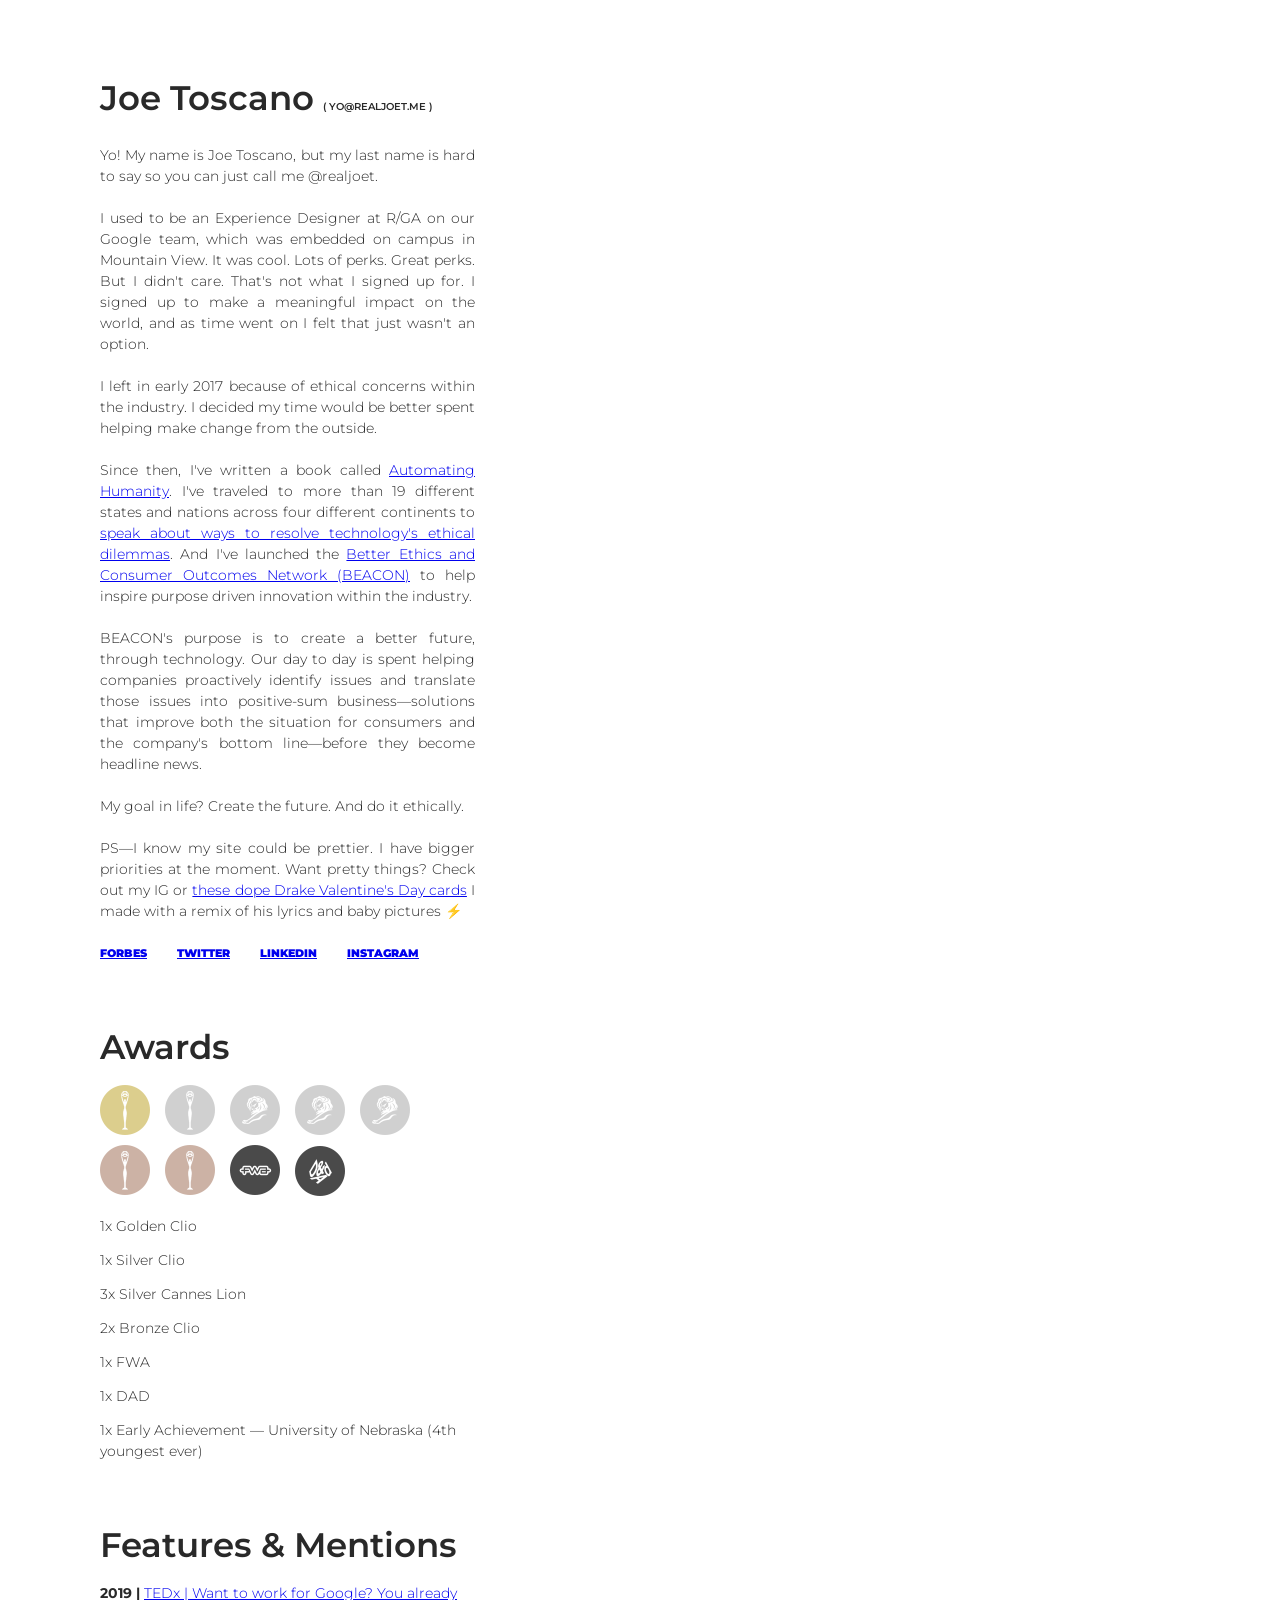
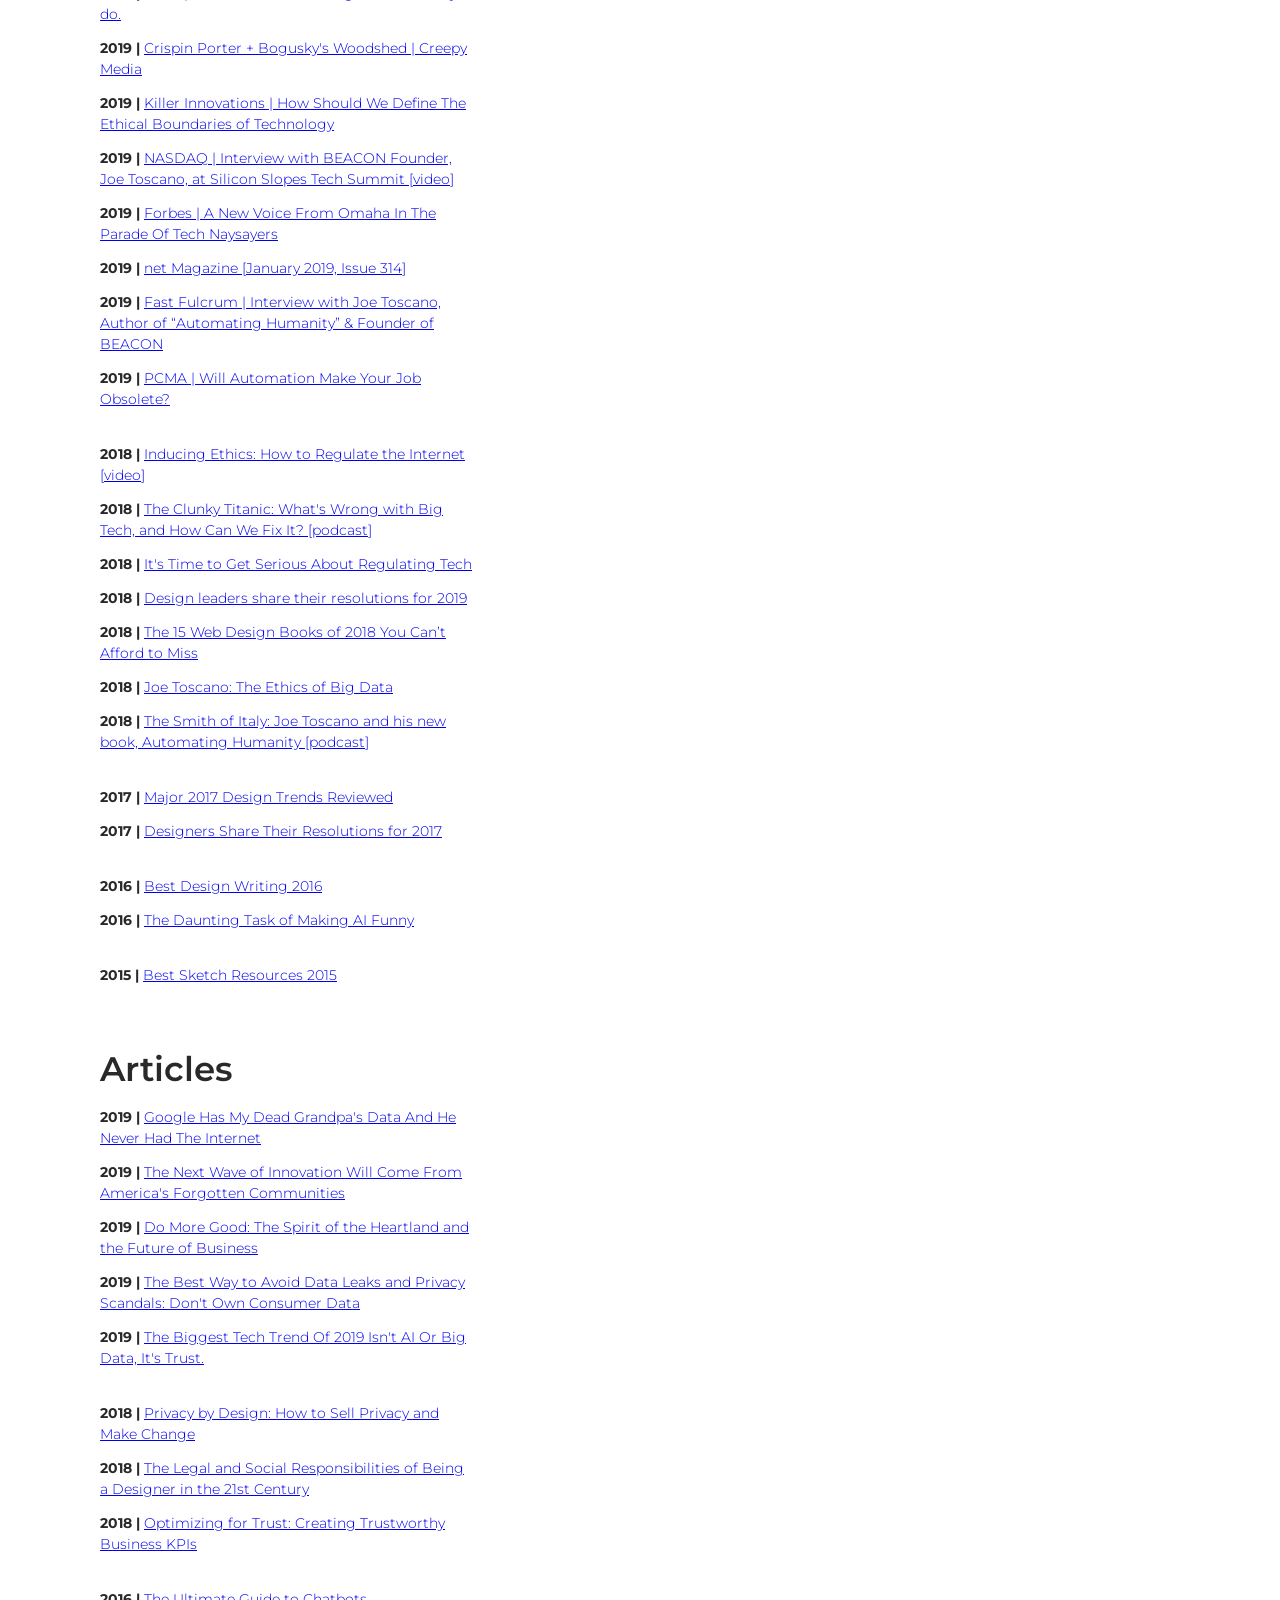
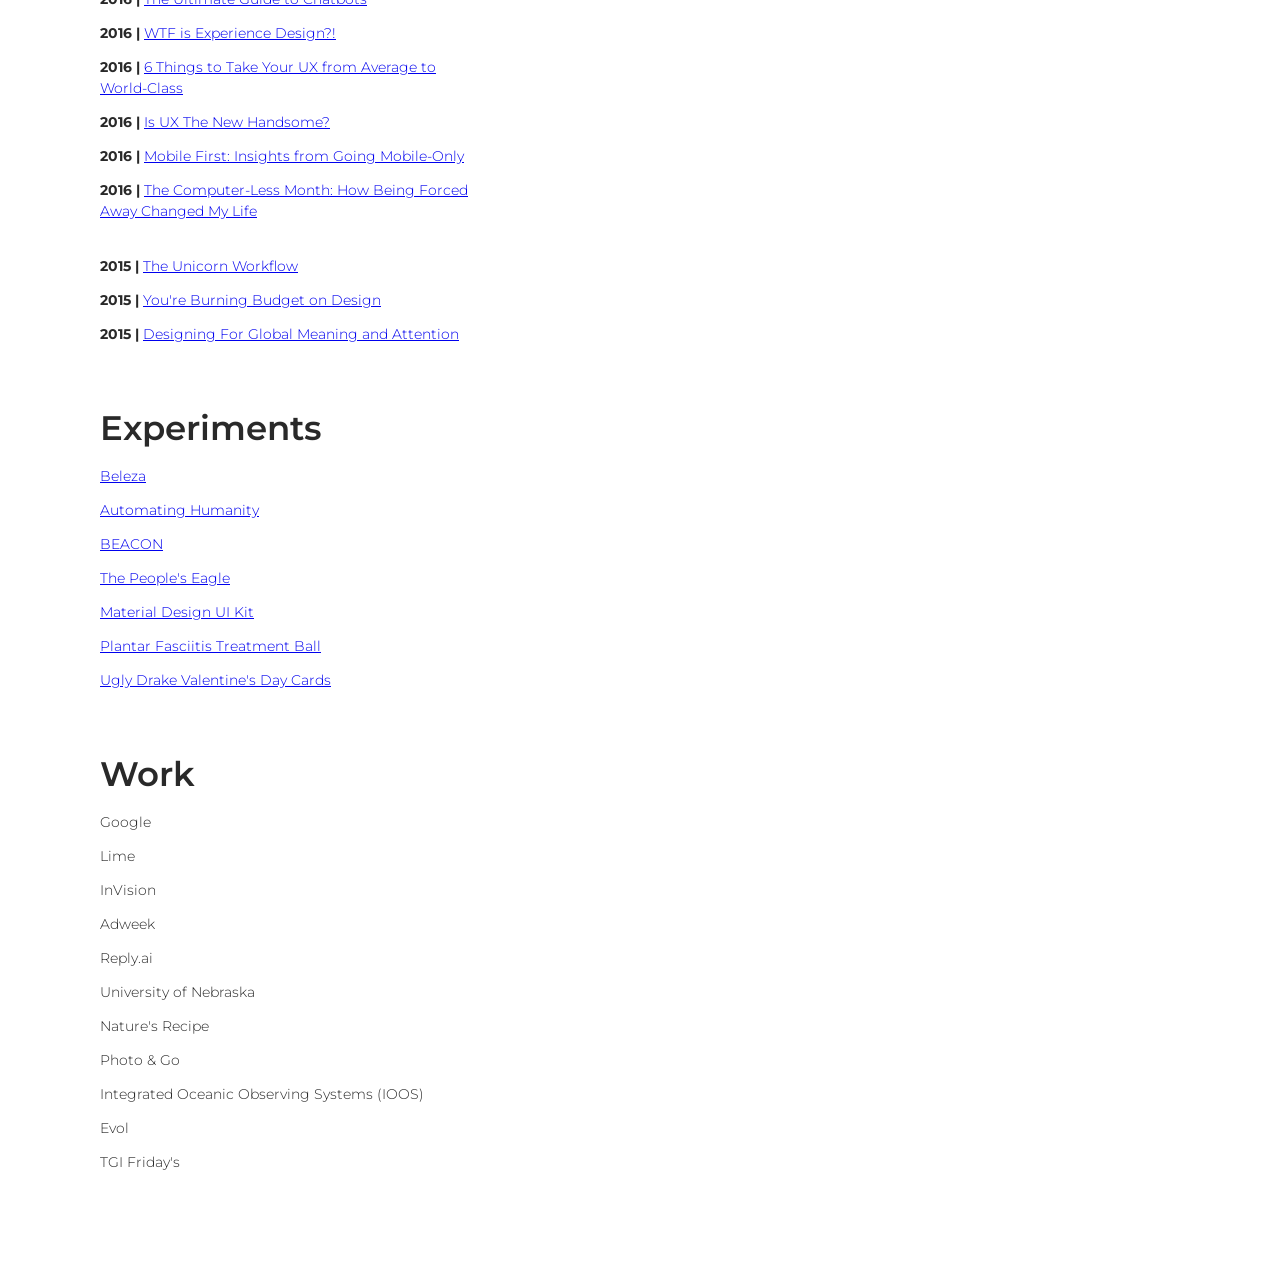
==== commit 4021441b: "touched up little bugs" ====
--- a/index.html
+++ b/index.html
@@ -63,13 +63,13 @@
                         Yo! My name is Joe Toscano, but my last name is hard to say so you can just call me @realjoet.
                         <br />
                         <br />
-                        I used to be an Experience Designer at R/GA on our Google team, which was embedded on campus in Mountain View. It was cool. Lots of perks. Great perks. But I didn't care. That's not what I signed up for. I signed up to make a meaningful impact on the world, and as time went on I felt as if that just wasn't an option.
+                        I used to be an Experience Designer at R/GA on our Google team, which was embedded on campus in Mountain View. It was cool. Lots of perks. Great perks. But I didn't care. That's not what I signed up for. I signed up to make a meaningful impact on the world, and as time went on I felt that just wasn't an option.
                         <br />
                         <br />
                         I left in early 2017 because of ethical concerns within the industry. I decided my time would be better spent helping make change from the outside.
                         <br />
                         <br />
-                        Since then, I've written a book called <a href="http://bit.ly/automatingHumanity" target="blank">Automating Humanity</a>. I've traveled to more than 19 different states and nations across four different continents to <a href="https://vimeo.com/295413413?ref=em-share" target="blank">speak about ways to resolve technologies ethical dilemmas</a>. And I've launched the <a href="https://www.beacontrustnetwork.com" target="blank">Better Ethics and Consumer Outcomes Network (BEACON)</a> to help inspire purpose driven innovation within the industry.
+                        Since then, I've written a book called <a href="http://bit.ly/automatingHumanity" target="blank">Automating Humanity</a>. I've traveled to more than 19 different states and nations across four different continents to <a href="https://www.youtube.com/watch?v=zDboy_RMaXk&feature=youtu.be" target="blank">speak about ways to resolve technology's ethical dilemmas</a>. And I've launched the <a href="https://www.beacontrustnetwork.com" target="blank">Better Ethics and Consumer Outcomes Network (BEACON)</a> to help inspire purpose driven innovation within the industry.
                         <br>
                         <br>
                         BEACON's purpose is to create a better future, through technology. Our day to day is spent helping companies proactively identify issues and translate those issues into positive-sum business—solutions that improve both the situation for consumers and the company's bottom line—before they become headline news.
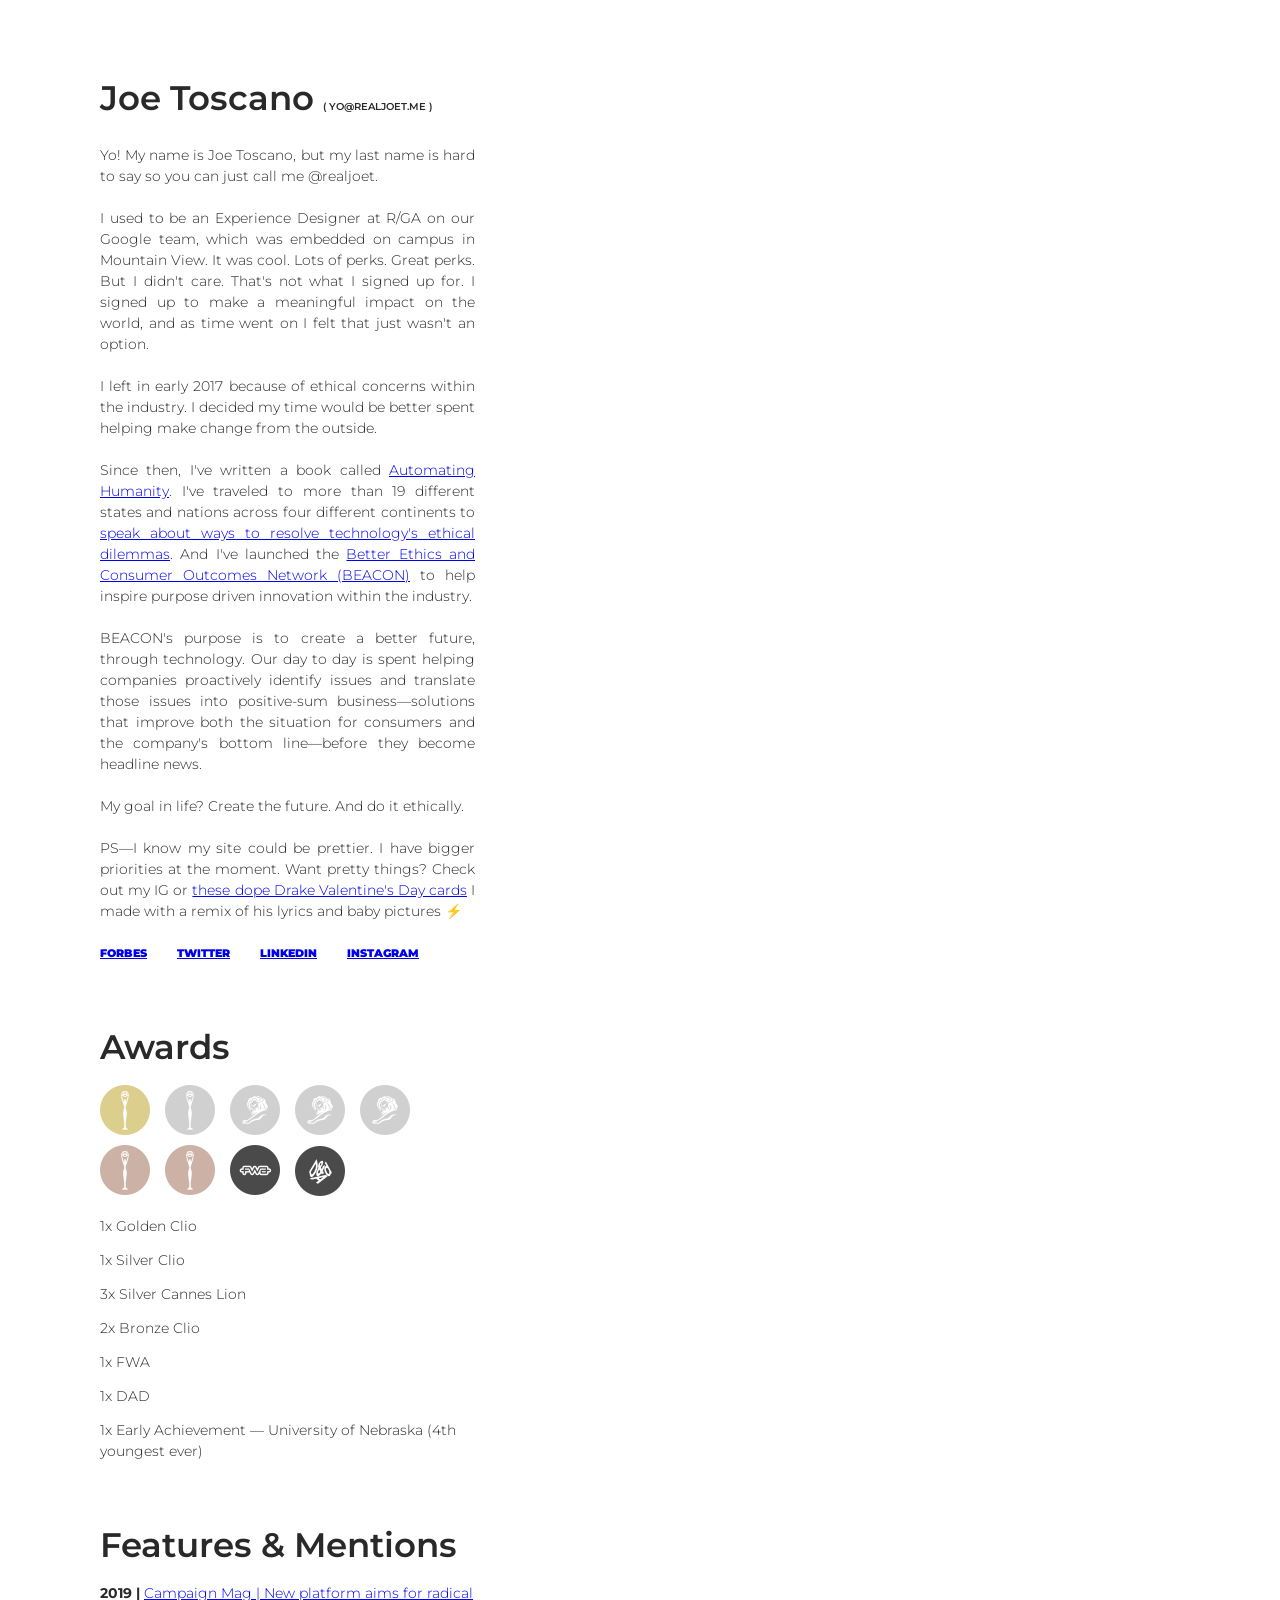
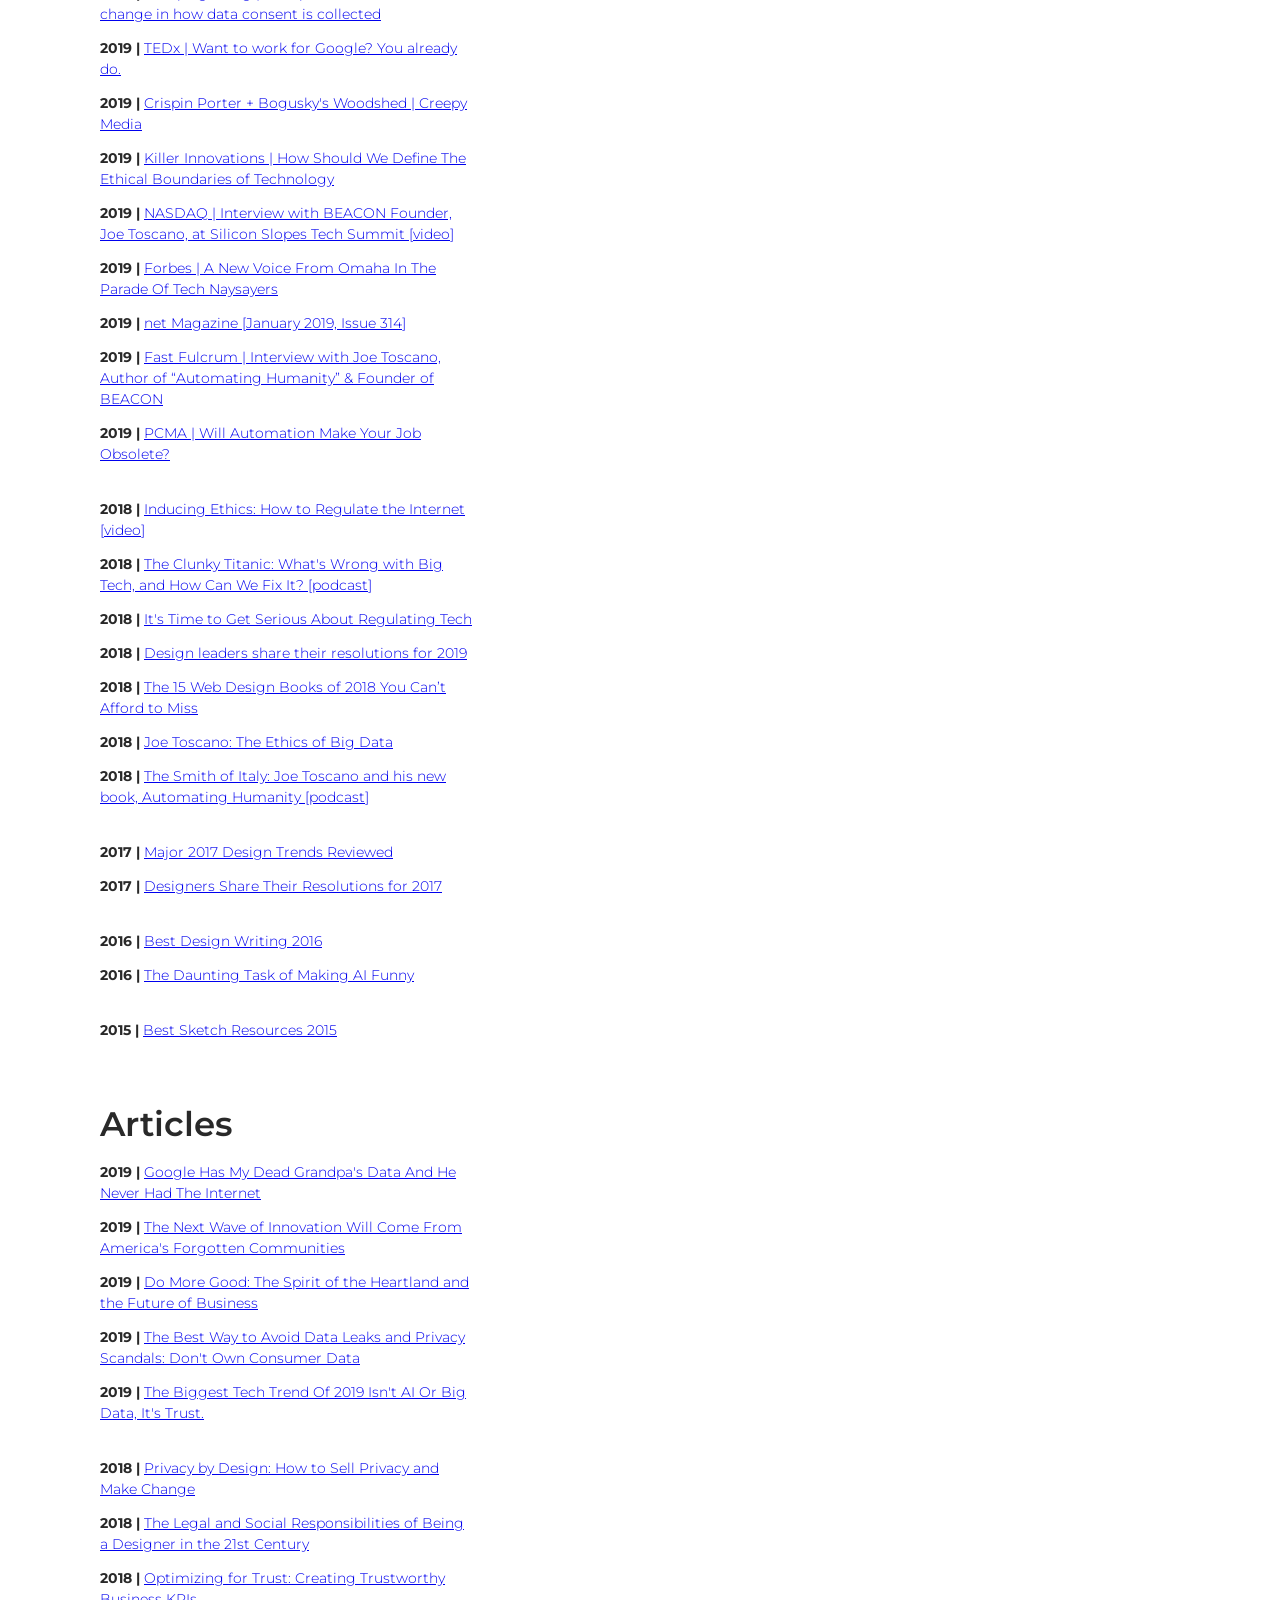
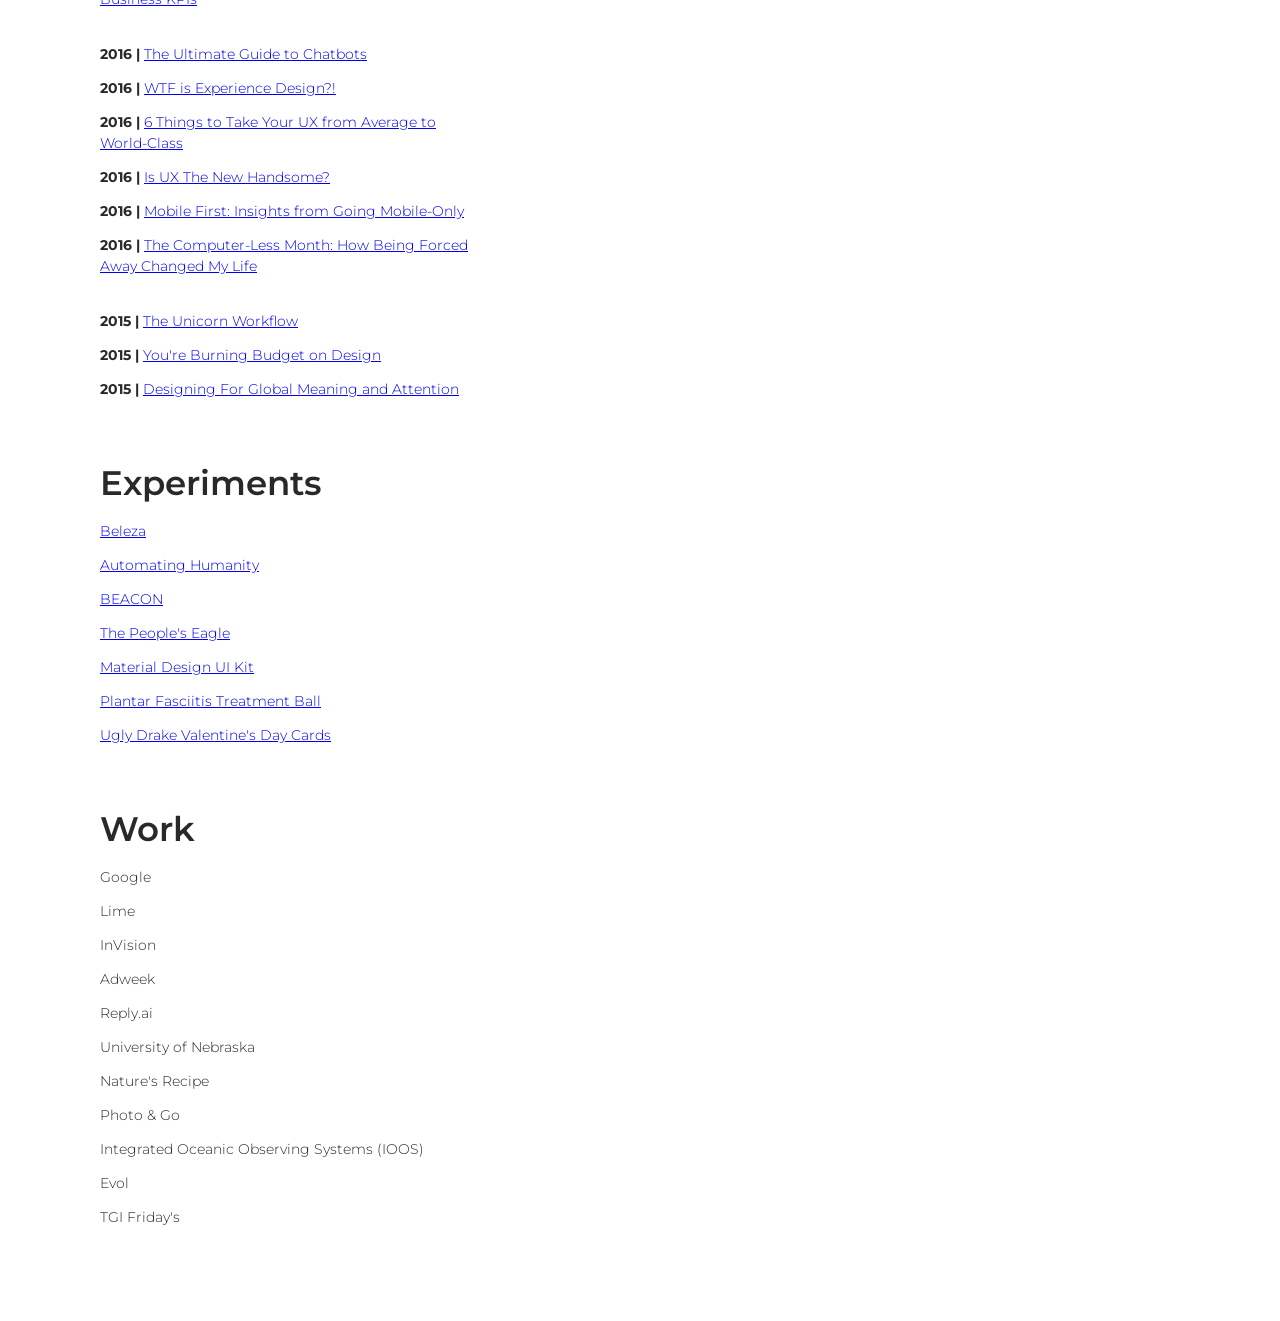
==== commit 4b399e99: "updated links" ====
--- a/index.html
+++ b/index.html
@@ -82,7 +82,7 @@
                     </p>
                 </div>
                 <ul class="row section-list" id="social-links">
-                    <li class="list-item-name"><a class="social-link" href="https://www.forbes.com/sites/joetoscano/#55efc517610f" target="blank">Forbes</a></li>
+                    <li class="list-item-name"><a class="social-link" href="https://www.forbes.com/sites/joetoscano1/#5bad95ff65ee" target="blank">Forbes</a></li>
                     <li class="list-item-name"><a class="social-link" href="https://twitter.com/realjoet" target="blank">Twitter</a></li>
                     <li class="list-item-name"><a class="social-link" href="https://www.linkedin.com/in/joe-toscano-30688b61/" target="blank">LinkedIn</a></li>
                     <li class="list-item-name"><a class="social-link" href="https://www.instagram.com/realjoet/" target="blank">Instagram</a></li>
@@ -106,6 +106,7 @@
             <section class="mentions row">
                 <h2 class="section-title">Features & Mentions</h2>
                 <ul class="section-list" id="social-links">
+                    <li class="list-item-name"><strong>2019 | </strong><a href="https://www.campaignlive.co.uk/article/new-platform-aims-radical-change-data-consent-collected/1662520" target="blank">Campaign Mag | New platform aims for radical change in how data consent is collected</a></li>
                     <li class="list-item-name"><strong>2019 | </strong><a href="https://www.youtube.com/watch?v=zDboy_RMaXk&feature=youtu.be" target="blank">TEDx | Want to work for Google? You already do.</a></li>
                     <li class="list-item-name"><strong>2019 | </strong><a href="https://thewoodshedshow.com/#S01E19" target="blank">Crispin Porter + Bogusky's Woodshed | Creepy Media</a></li>
                     <li class="list-item-name"><strong>2019 | </strong><a href="https://killerinnovations.com/the-ethical-boundaries-of-technology/" target="blank">Killer Innovations | How Should We Define The Ethical Boundaries of Technology</a></li>
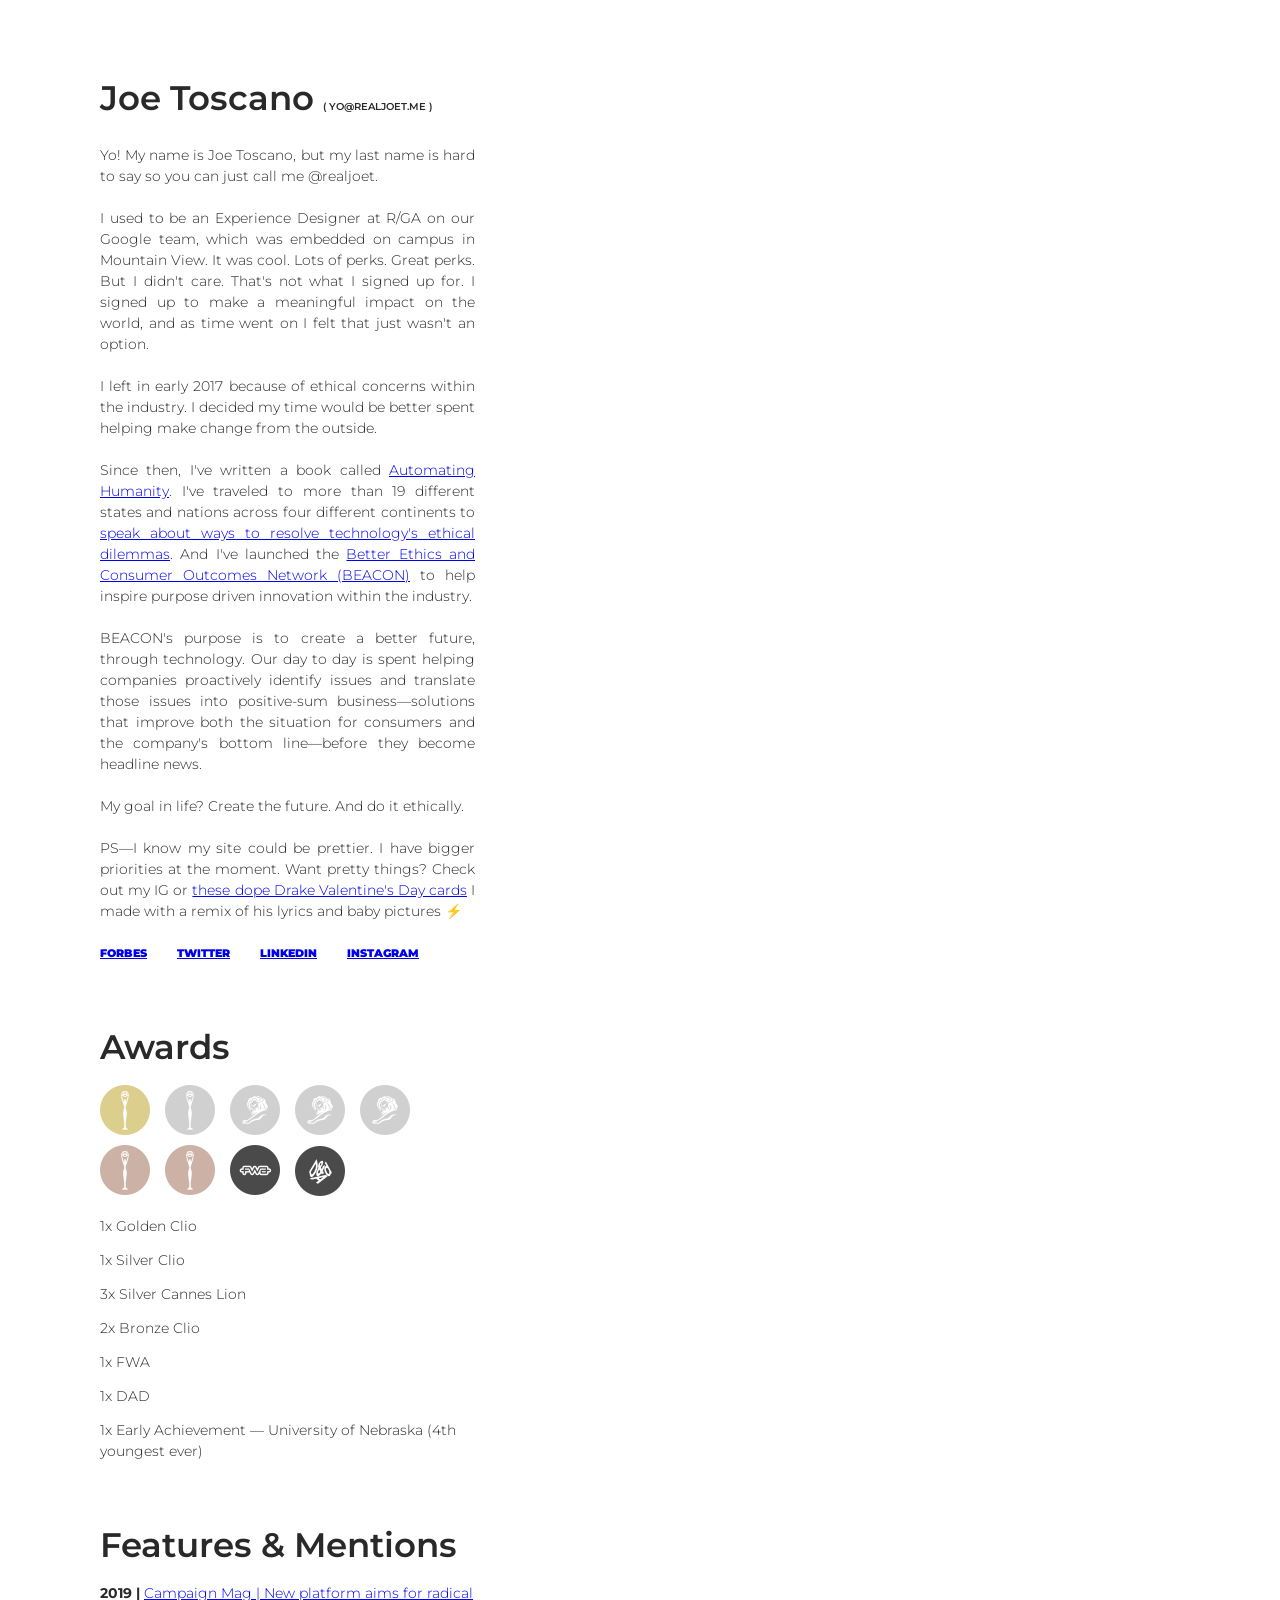
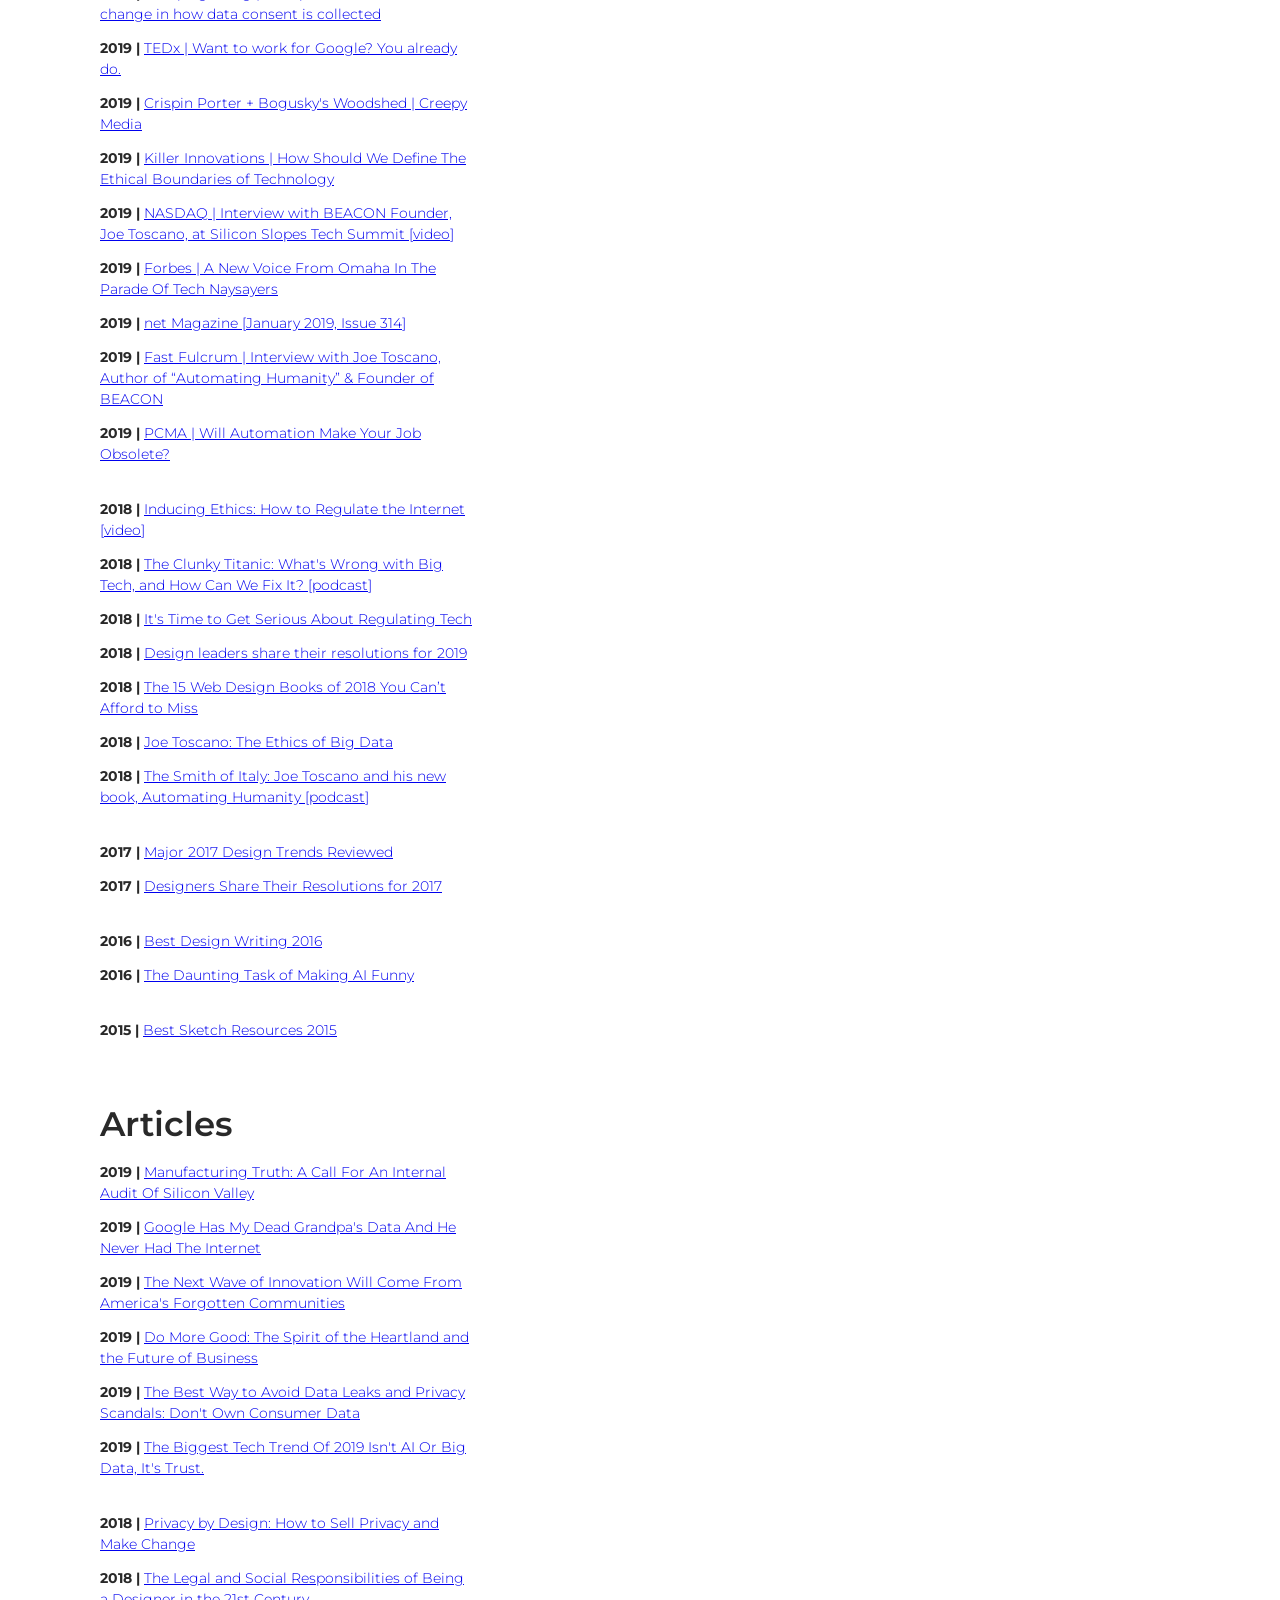
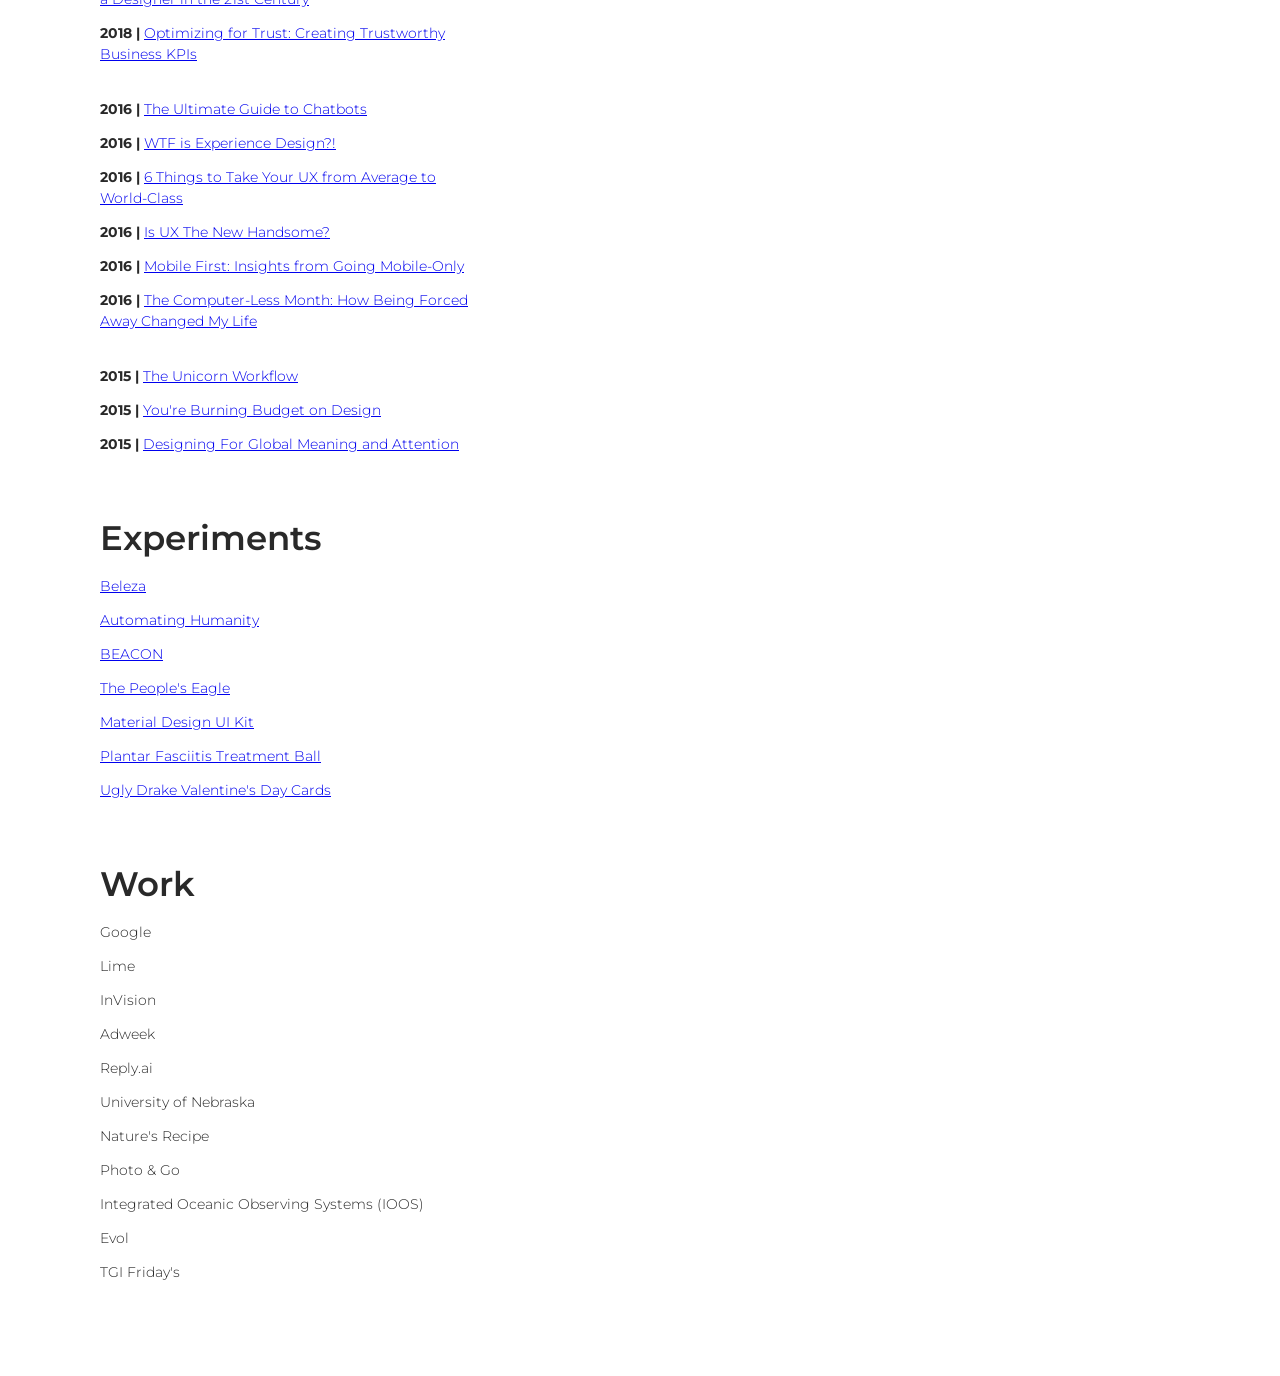
==== commit 4dfcaf58: "added new article from forbes" ====
--- a/index.html
+++ b/index.html
@@ -136,6 +136,7 @@
             <section class="articles row">
                 <h2 class="section-title">Articles</h2>
                 <ul class="section-list" id="social-links">
+                    <li class="list-item-name"><strong>2019 | </strong><a href="https://www.forbes.com/sites/joetoscano1/2019/10/08/manufacturing-truth-a-call-for-an-internal-audit-of-silicon-valley/#25401dce7eea" target="blank">Manufacturing Truth: A Call For An Internal Audit Of Silicon Valley</a></li>
                     <li class="list-item-name"><strong>2019 | </strong><a href="https://www.forbes.com/sites/joetoscano1/2019/09/03/google-has-my-dead-grandpas-data-and-he-never-used-the-internet/" target="blank">Google Has My Dead Grandpa's Data And He Never Had The Internet</a></li>
                     <li class="list-item-name"><strong>2019 | </strong><a href="https://www.forbes.com/sites/joetoscano1/2019/07/23/the-next-wave-of-innovation-will-come-from-americas-forgotten-communities/?fbclid=IwAR1nx0EkM1w7_H1UDafjtW9wG3p-h1bPbHbACmiVY9Og0xwiUopVzAZ7DWI#62ab2a5a543a" target="blank">The Next Wave of Innovation Will Come From America's Forgotten Communities</a></li>
                     <li class="list-item-name"><strong>2019 | </strong><a href="https://www.forbes.com/sites/joetoscano1/2019/06/11/do-more-good-the-spirit-of-the-heartland-and-the-future-of-business/#427b379429aa" target="blank">Do More Good: The Spirit of the Heartland and the Future of Business</a></li>
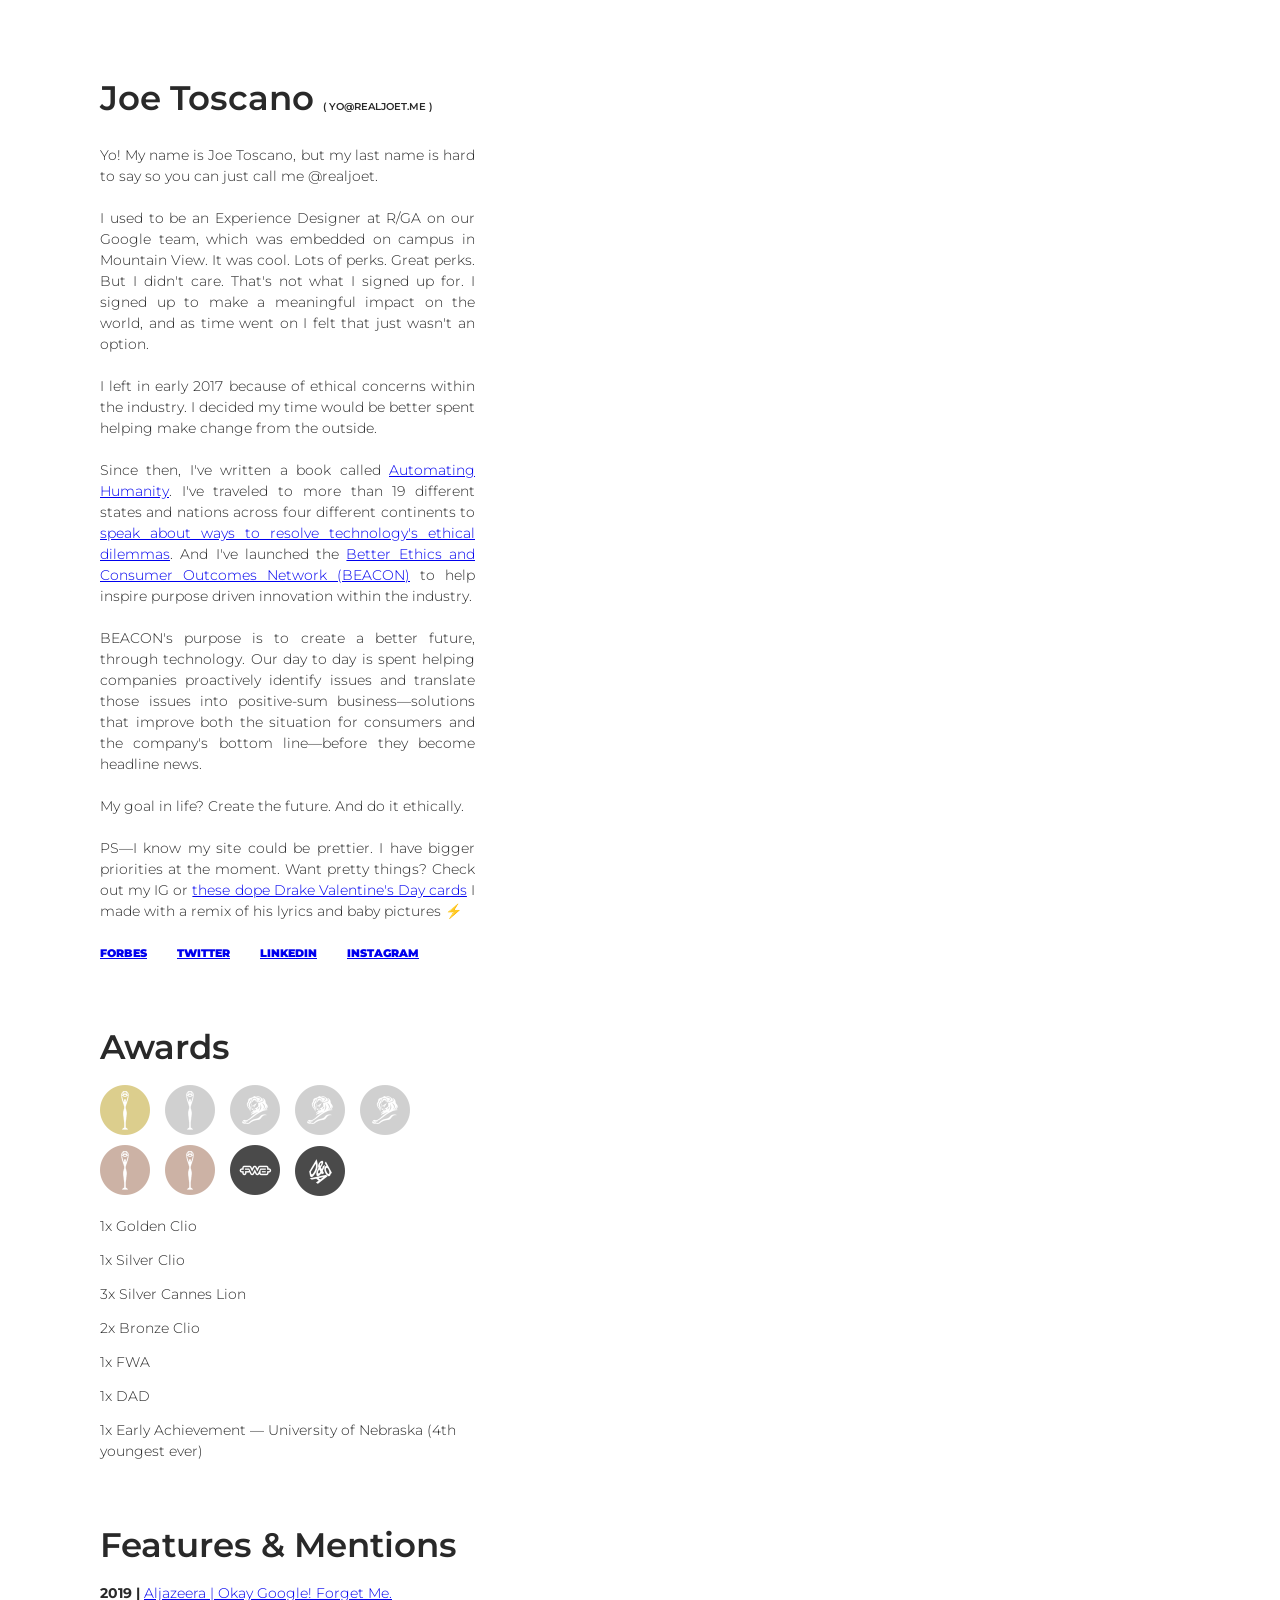
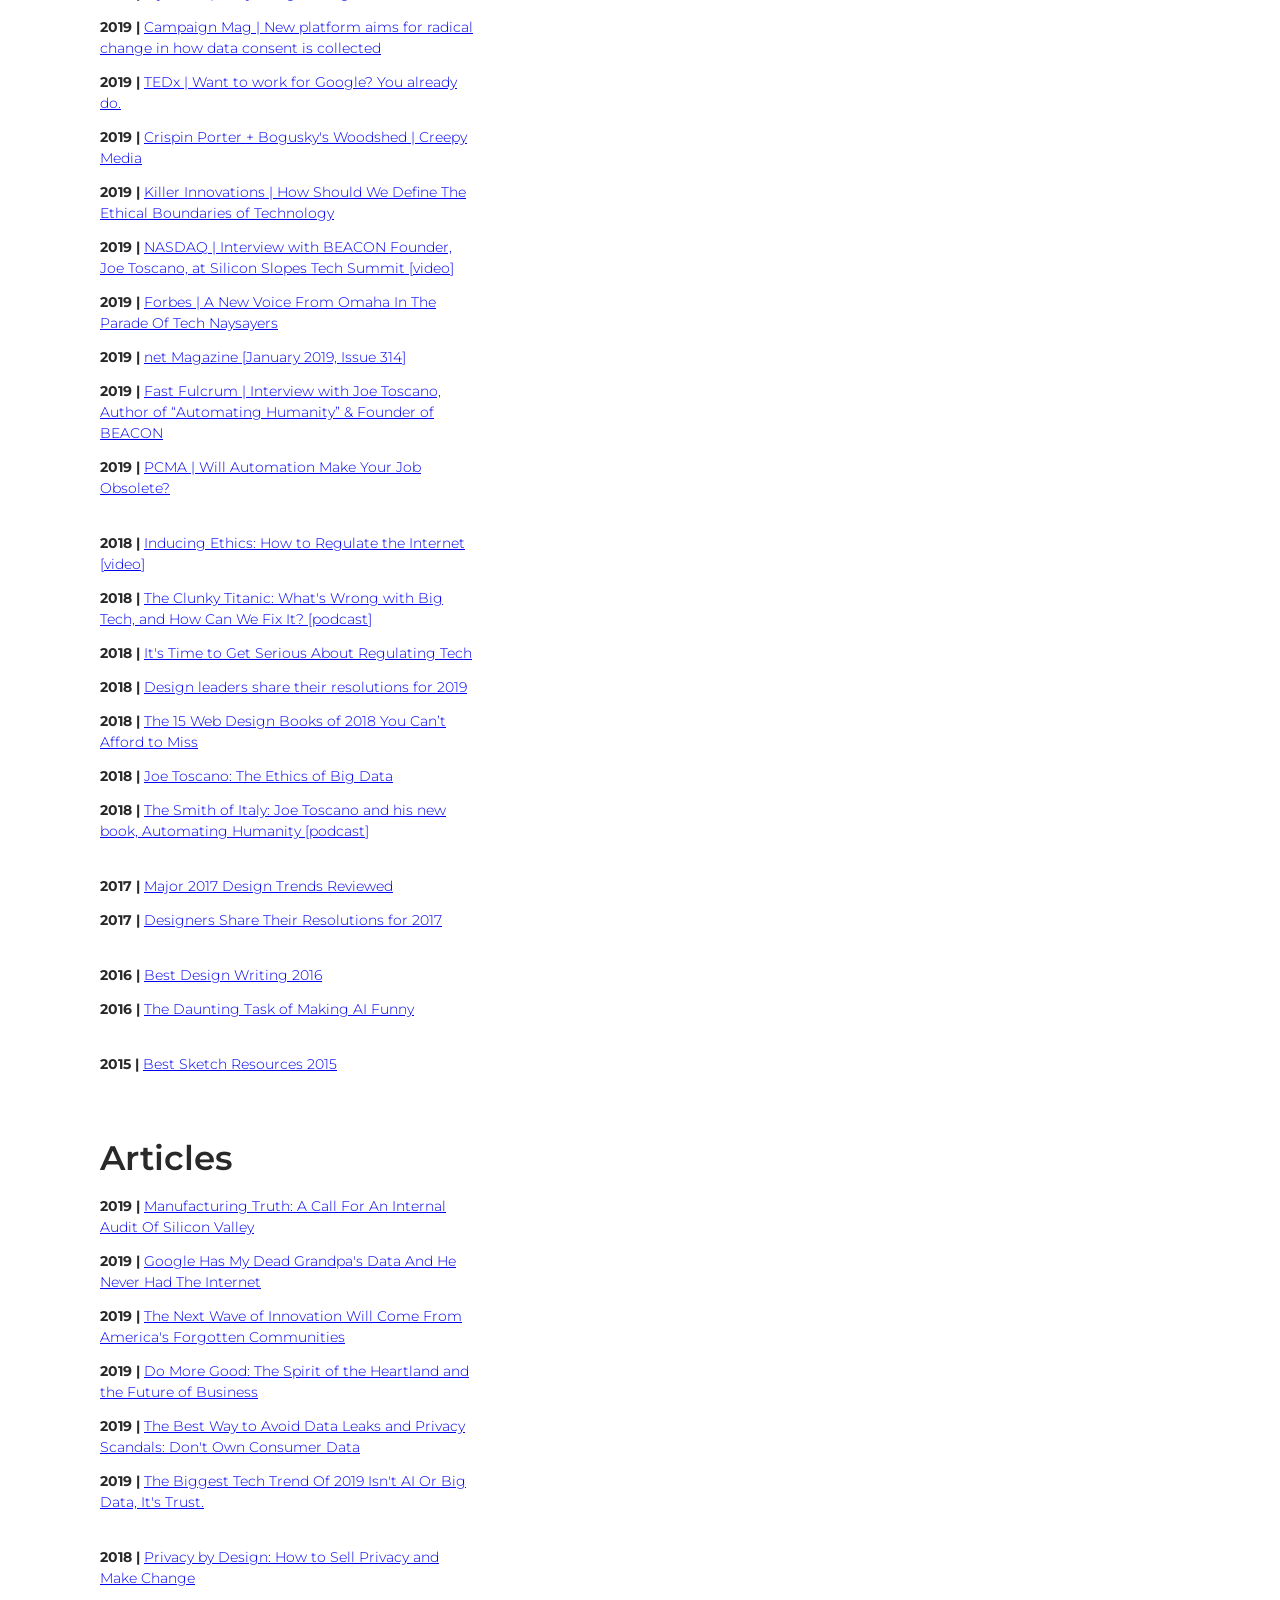
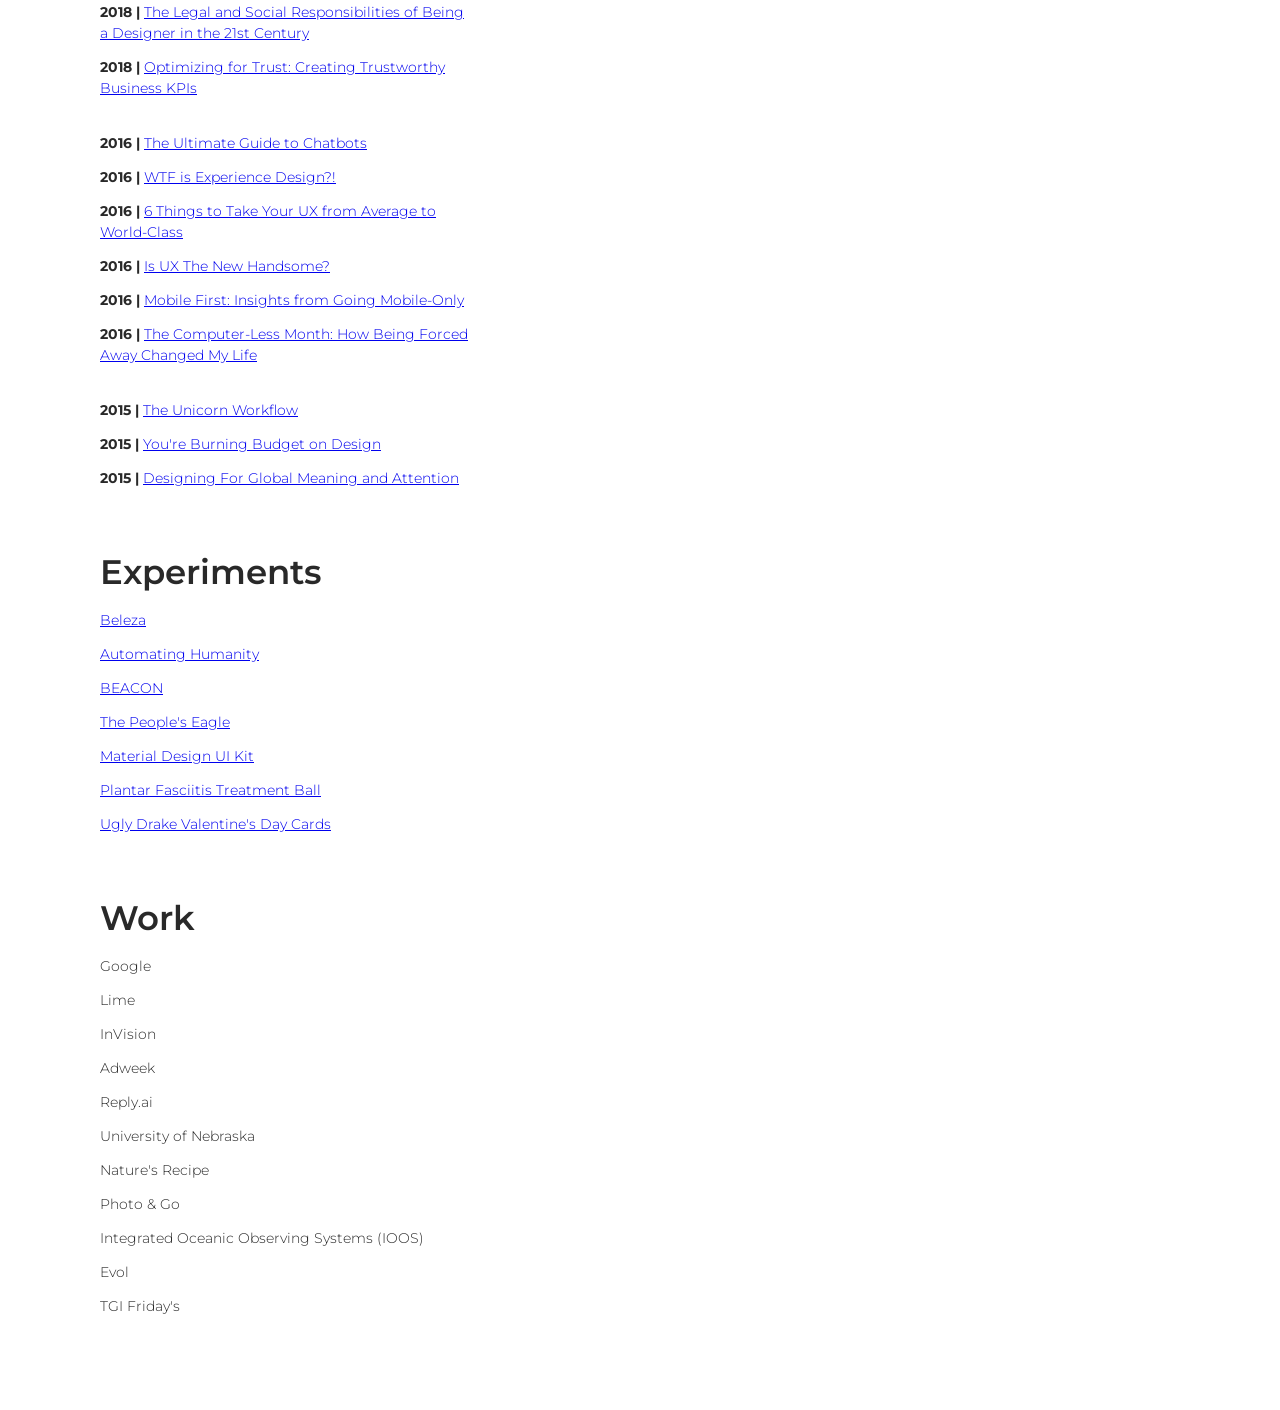
==== commit e9e41912: "added AJ Stream feature" ====
--- a/index.html
+++ b/index.html
@@ -106,6 +106,7 @@
             <section class="mentions row">
                 <h2 class="section-title">Features & Mentions</h2>
                 <ul class="section-list" id="social-links">
+                    <li class="list-item-name"><strong>2019 | </strong><a href="https://www.youtube.com/watch?v=uGkBTEkxf-g&feature=youtu.be" target="blank">Aljazeera | Okay Google! Forget Me.</a></li>
                     <li class="list-item-name"><strong>2019 | </strong><a href="https://www.campaignlive.co.uk/article/new-platform-aims-radical-change-data-consent-collected/1662520" target="blank">Campaign Mag | New platform aims for radical change in how data consent is collected</a></li>
                     <li class="list-item-name"><strong>2019 | </strong><a href="https://www.youtube.com/watch?v=zDboy_RMaXk&feature=youtu.be" target="blank">TEDx | Want to work for Google? You already do.</a></li>
                     <li class="list-item-name"><strong>2019 | </strong><a href="https://thewoodshedshow.com/#S01E19" target="blank">Crispin Porter + Bogusky's Woodshed | Creepy Media</a></li>
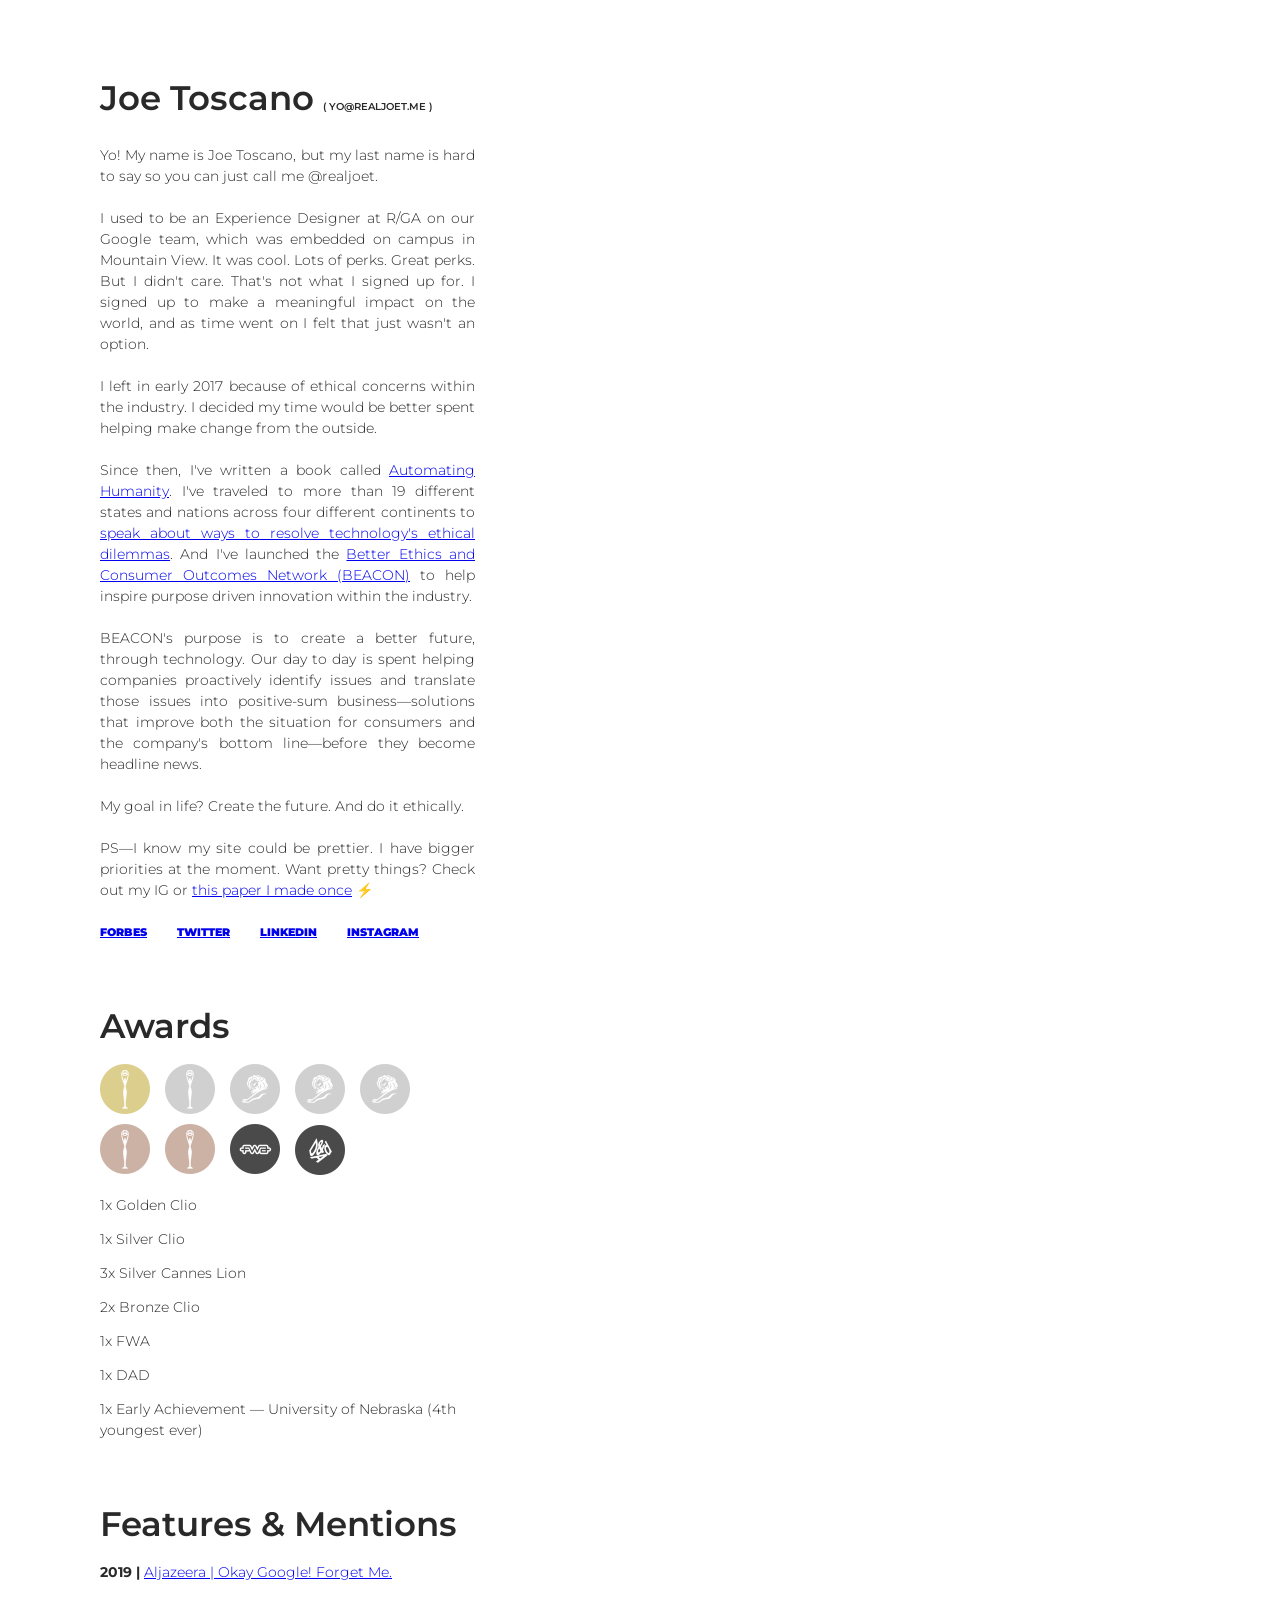
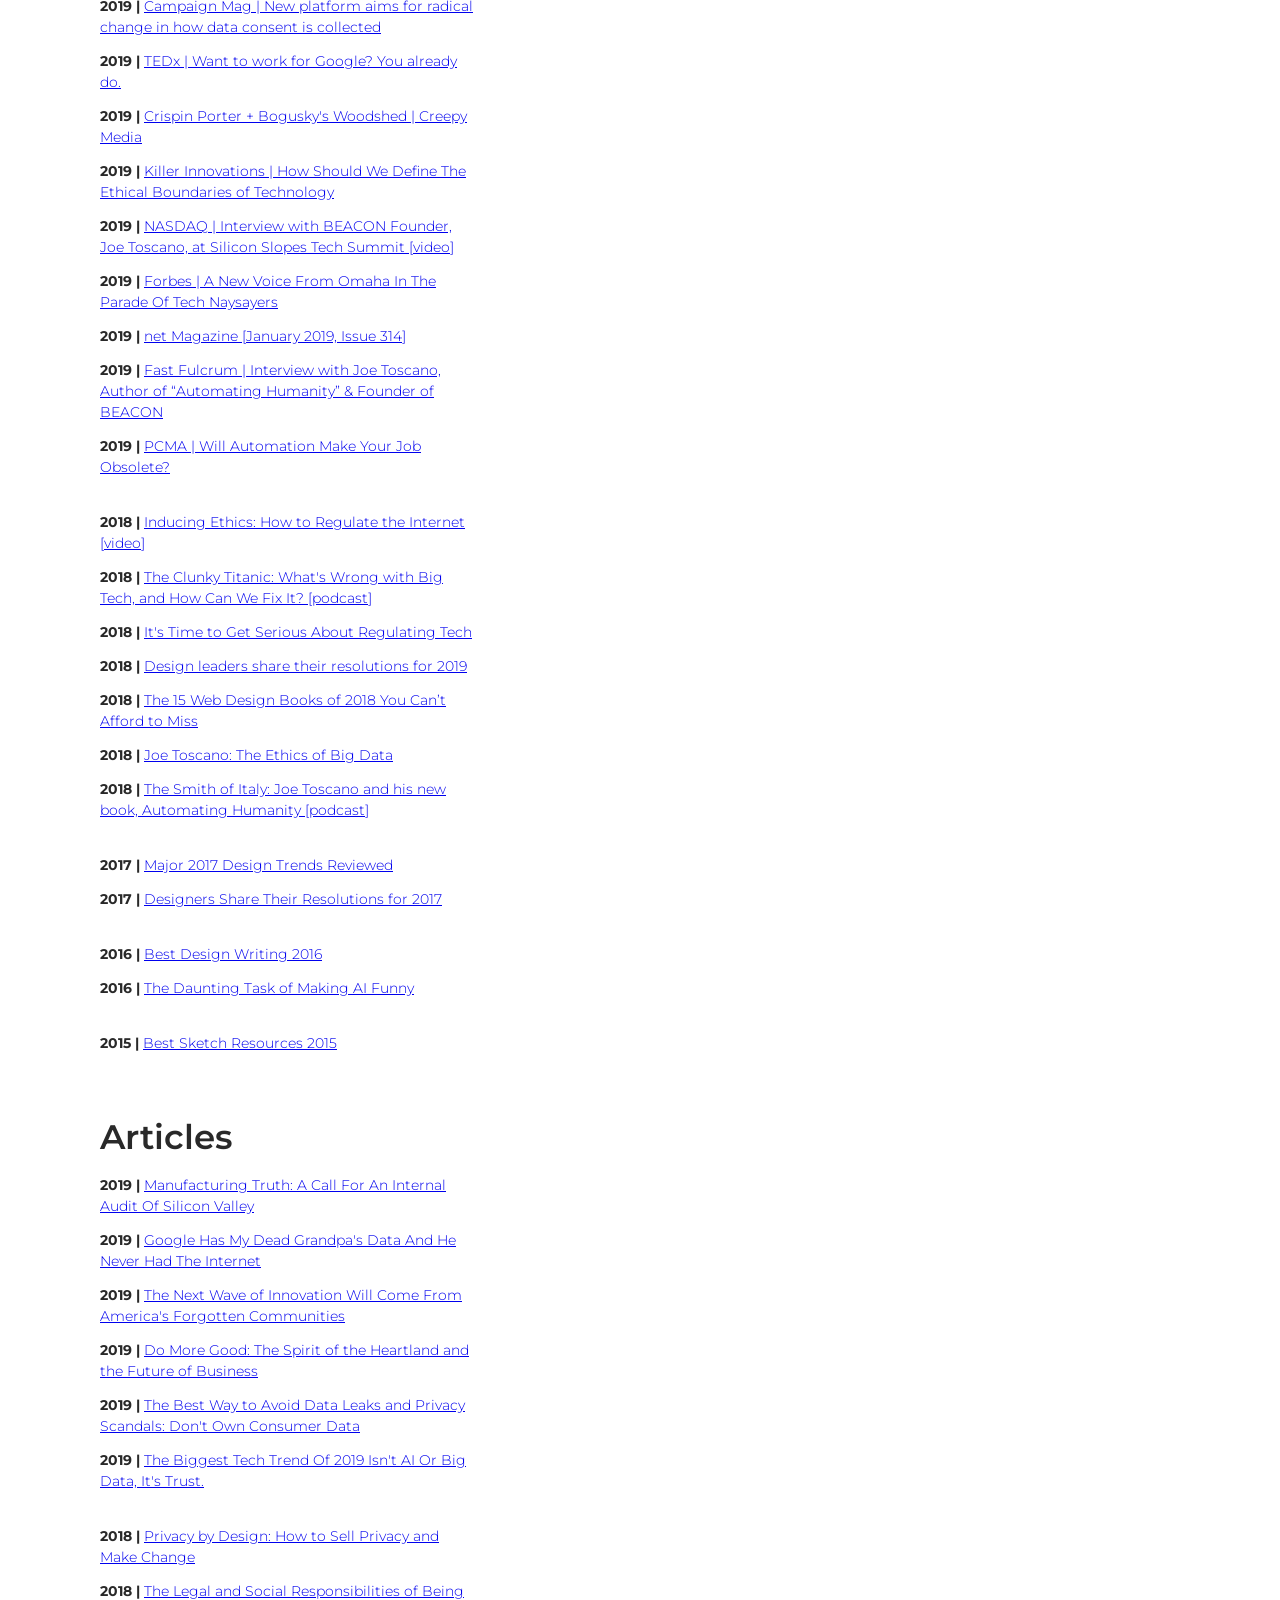
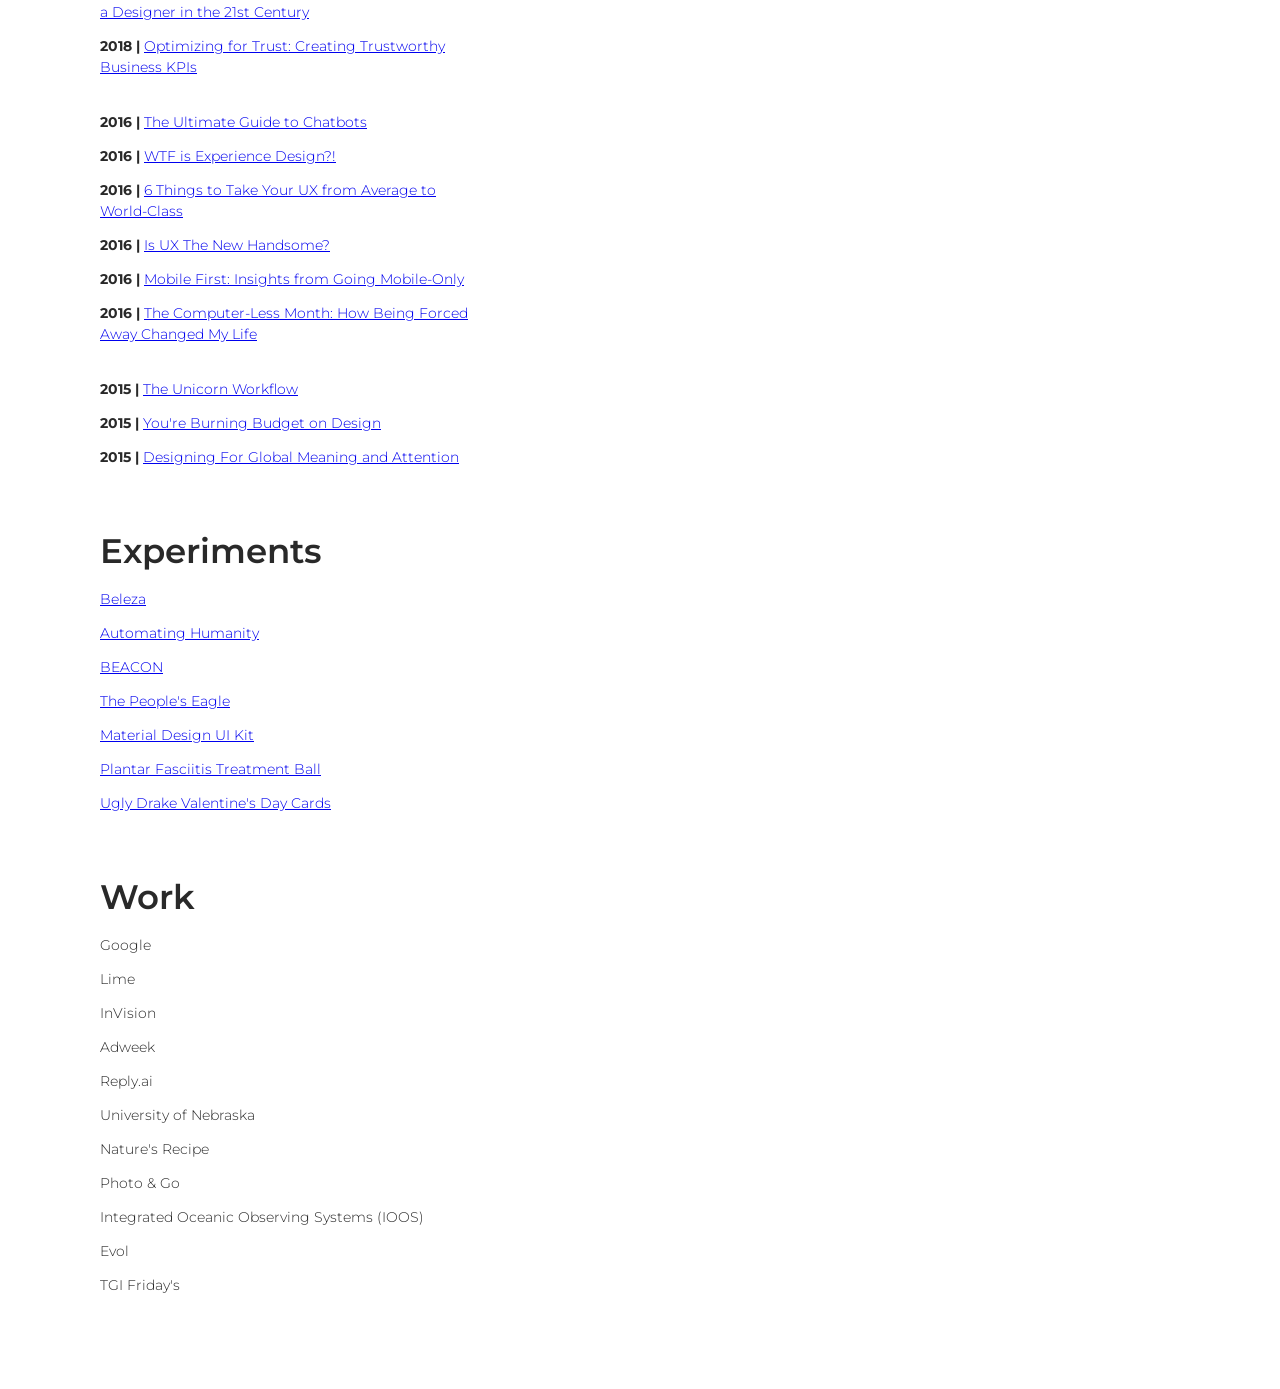
==== commit 485167aa: "updating art link in intro" ====
--- a/index.html
+++ b/index.html
@@ -78,7 +78,7 @@
                         My goal in life? Create the future. And do it ethically.
                         <br />
                         <br />
-                        PS—I know my site could be prettier. I have bigger priorities at the moment. Want pretty things? Check out my IG or <a href="https://drake-loves-us.herokuapp.com/" target="blank">these dope Drake Valentine's Day cards</a> I made with a remix of his lyrics and baby pictures ⚡️
+                        PS—I know my site could be prettier. I have bigger priorities at the moment. Want pretty things? Check out my IG or <a href="https://www.instagram.com/p/BxWNfctJ5bf/" target="blank">this paper I made once</a> ⚡️
                     </p>
                 </div>
                 <ul class="row section-list" id="social-links">
